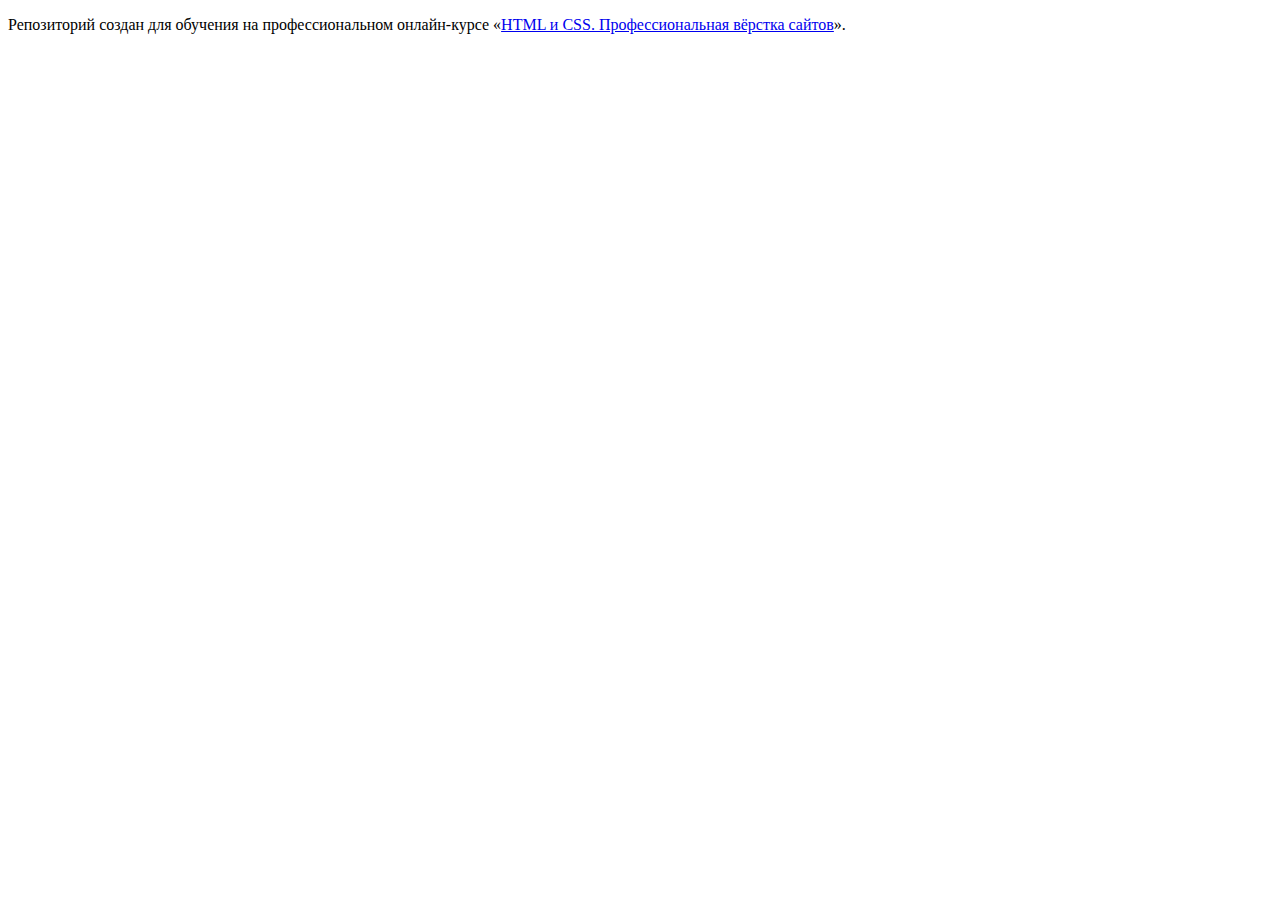
==== index.html @ 72696e44 ":hatching_chick:" ====
<!DOCTYPE html>
<html lang="ru">
  <head>
    <meta charset="utf-8">
    <title>HTML Academy: Девайс</title>
  </head>
  <body>

    <p>Репозиторий создан для обучения на профессиональном онлайн‑курсе «<a href="https://htmlacademy.ru/intensive/htmlcss">HTML и CSS. Профессиональная вёрстка сайтов</a>».</p>

  </body>
</html>
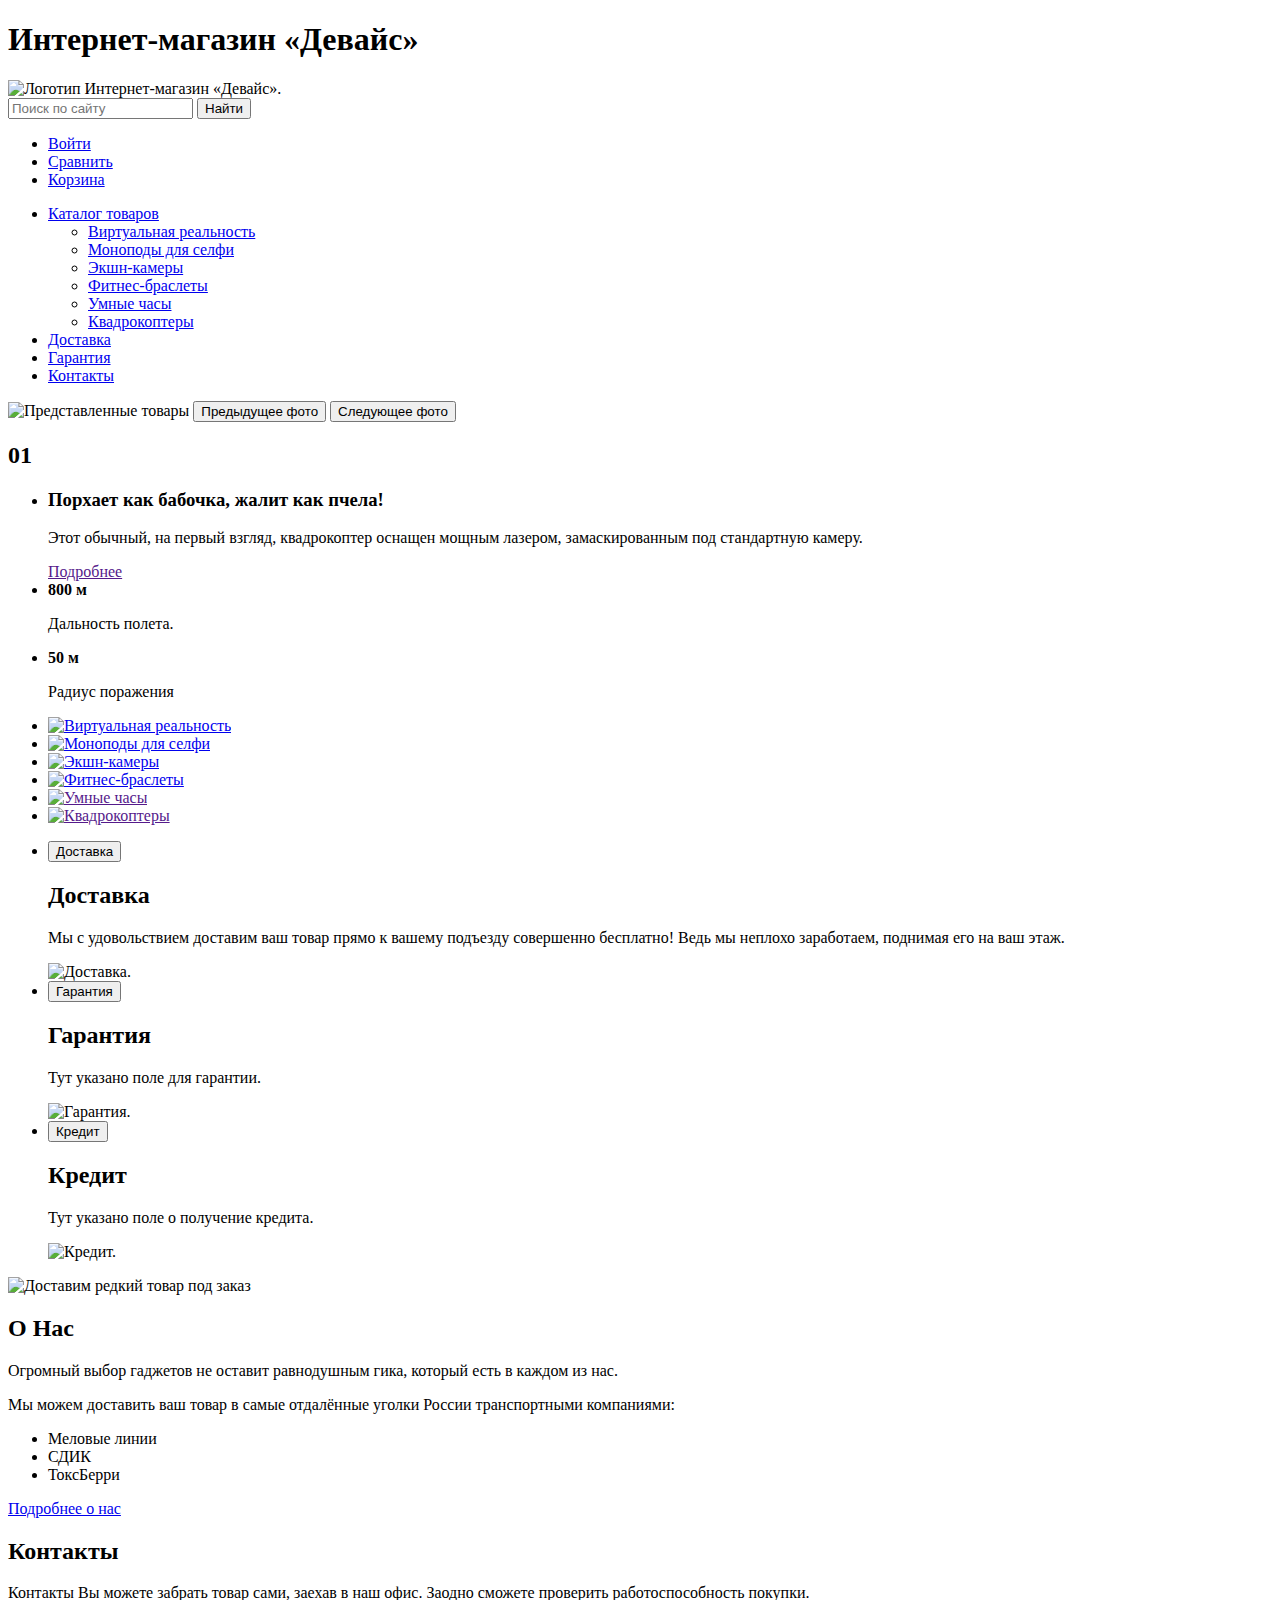
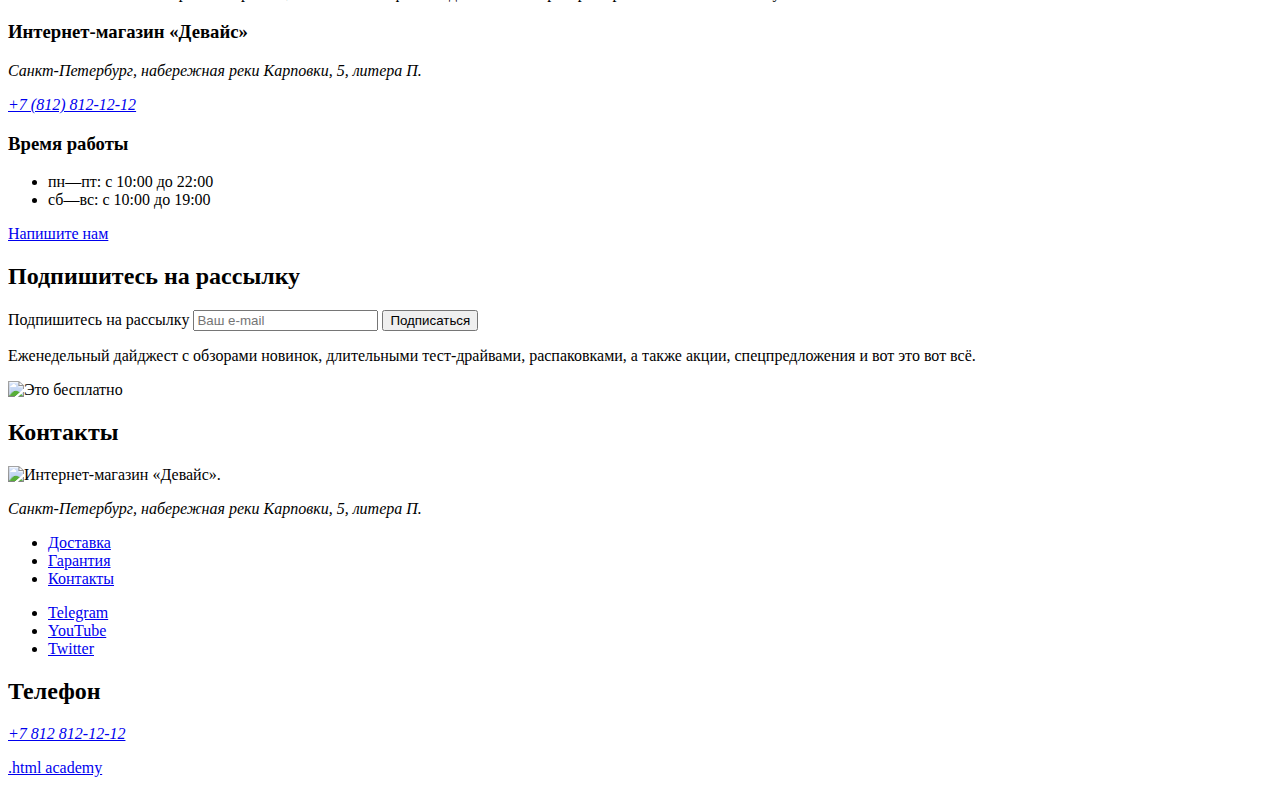
==== commit 464e75f2: "Add project "divece"" ====
--- a/index.html
+++ b/index.html
@@ -1,12 +1,256 @@
 <!DOCTYPE html>
 <html lang="ru">
-  <head>
-    <meta charset="utf-8">
-    <title>HTML Academy: Девайс</title>
-  </head>
-  <body>
 
-    <p>Репозиторий создан для обучения на профессиональном онлайн‑курсе «<a href="https://htmlacademy.ru/intensive/htmlcss">HTML и CSS. Профессиональная вёрстка сайтов</a>».</p>
+	<head>
+		<meta charset="utf-8">
+		<title>Интернет-магазин «Девайс»</title>
+	</head>
 
-  </body>
+	<body>
+		<header class="page-header">
+			<h1 class="visually-hidden">Интернет-магазин «Девайс»</h1>
+			<img class="logo" src="#" alt="Логотип Интернет-магазин «Девайс».">
+			<nav class="navigation">
+				<form class="navigation-search">
+					<input type="text" placeholder="Поиск по сайту">
+					<button type="submit">Найти</button>
+				</form>
+				<ul class="navigation-list">
+					<li class="navigation-item">
+						<a class="navigation-link" href="authorization.html">Войти</a>
+					</li>
+					<li class="navigation-item">
+						<a class="navigation-link" href="compare.html">Сравнить</a>
+					</li>
+					<li class="navigation-item">
+						<a class="navigation-link" href="basket.html">Корзина</a>
+					</li>
+				</ul>
+				<ul class="navigation-list navigation-device">
+					<li class="navigation-item">
+						<a class="navigation-link-top" href="#">
+							Каталог товаров
+						</a>
+						<ul class="submenu">
+							<li><a href="#">Виртуальная реальность</a></li>
+							<li><a href="#">Моноподы для cелфи</a></li>
+							<li><a href="#">Экшн-камеры</a></li>
+							<li><a href="#">Фитнес-браслеты
+							<li><a href="#">Умные часы</a></li></a>
+					</li>
+					<li><a href="#">Квадрокоптеры</a></li>
+				</ul>
+				</li>
+				<li class="navigation-item">
+					<a class="navigation-link" href="#">
+						Доставка
+					</a>
+				</li>
+				<li class="navigation-item">
+					<a class="navigation-link" href="#">Гарантия
+					</a>
+				</li>
+				<li class="navigation-item">
+					<a class="navigation-link" href="#">Контакты
+					</a>
+				</li>
+				</ul>
+			</nav>
+		</header>
+		<main>
+			<section class="gallery">
+        <img class="slider-image" src="#" alt="Представленные товары" >
+        <button class="slider-button slider-prev" type="button">
+          <span class="visually-hidden">Предыдущее фото</span>
+        </button>
+        <button class="slider-button slider-next" type="button">
+          <span class="visually-hidden">Следующее фото</span>
+        </button>
+      </section>
+      <section class="discription">
+        <h2 class="discription-numbers">01</h2>
+        <ul class="discription-list">
+          <li class="discription-item">
+            <h3 class="discription-title">Порхает как бабочка,
+            жалит как пчела!</h3>
+            <p class="discription-device">Этот обычный, на первый взгляд, квадрокоптер оснащен мощным лазером, замаскированным под стандартную камеру.</p>
+          </li>
+          <a class="discription-device-button" href="">Подробнее</a>
+          <li class="discription-item">
+            <b class="discription-characteristics">800 м</b>
+            <p class="discription-device">Дальность полета.</p>
+          </li>
+          <li class="discription-item">
+            <b class="discription-characteristics">50 м</b>
+            <p class="discription-device">Радиус поражения</p>
+          </li>
+        </ul>
+      </section>
+      <nav class="navigation-device-menu">
+        <ul class="navigation-device-menu-list">
+          <li class="navigation-device-menu-item">
+            <a class="navigation-device-menu-link" href="#">
+              <img src="#" alt="Виртуальная реальность">
+            </a>
+          </li>
+          <li class="navigation-device-menu-item">
+            <a class="navigation-device-menu-link" href="#">
+              <img src="#" alt="Моноподы для селфи">
+            </a>
+          </li>
+          <li class="navigation-device-menu-item">
+            <a class="navigation-device-menu-link" href="#">
+              <img src="#" alt="Экшн-камеры">
+            </a>
+          </li>
+          <li class="navigation-device-menu-item">
+            <a class="navigation-device-menu-link" href="#">
+              <span class="visually-hidden">
+                <img src="#" alt="Фитнес-браслеты">
+              </span>
+            </a>
+          </li>
+          <li class="navigation-item">
+            <a class="navigation-link" href="">
+              <img src="#" alt="Умные часы">
+            </a>
+          </li>
+          <li class="navigation-item">
+            <a class="navigation-link" href="">
+              <img src="#" alt="Квадрокоптеры">
+            </a>
+          </li>
+        </ul>
+      </nav>
+      <section class="delivery">
+        <ul class="delivery-list">
+          <li class="delivery-item">
+            <button class="delivery-button" type="button">
+              Доставка
+            </button>
+            <h2 class="delivery-title">Доставка</h2>
+            <p class="delivery-description">Мы с удовольствием доставим ваш товар прямо
+              к вашему подъезду совершенно бесплатно! Ведь
+              мы неплохо заработаем, поднимая его на ваш этаж.</p>
+              <img class="delivery-image" src="#" alt="Доставка.">
+          </li>
+          <li class="delivery-item">
+            <button class="guarantee-button" type="button">
+              Гарантия
+            </button>
+            <h2 class="guarantee-title">Гарантия</h2>
+            <p class="guarantee-description">Тут указано поле для гарантии.</p>
+            <img class="guarantee-image" src="#" alt="Гарантия.">
+          </li>
+          <li class="delivery-item">
+            <button class="credit-button" type="button">
+              Кредит
+            </button>
+            <h2 class="credit-title">Кредит</h2>
+            <p class="credit-description">Тут указано поле о получение кредита.</p>
+            <img class="credit-image" src="#" alt="Кредит.">
+          </li>
+        </ul>
+      </section>
+      <section class="delivery-rare-item">
+        <img class="delivery-image-rare" src="" alt="Доставим редкий товар под заказ" >
+      </section>
+      <section class="about">
+        <h2 class="about-title">О Нас</h2>
+        <p class="about-discription">Огромный выбор гаджетов не оставит равнодушным гика,
+           который есть в каждом из нас.</p>
+        <p class="about-discription">Мы можем доставить ваш товар в самые отдалённые
+          уголки России транспортными компаниями:</p>
+          <ul class="about-list">
+            <li class="about-item"><span class="about-list-company">Меловые линии</span></li>
+              <li class="about-item"><span class="about-list-company">СДИК</span></li>
+                <li class="about-item"><span class="about-list-company">ТоксБерри</span></li>
+          </ul>
+          <a class="more-about-us" href="#">Подробнее о нас</a>
+      </section>
+      <section class="contacts">
+        <h2 class="contacts-title">Контакты</h2>
+        <p class="contacts-discription">Контакты
+          Вы можете забрать товар сами, заехав в наш офис.
+          Заодно сможете проверить работоспособность покупки.
+        </p>
+        <h3 class="contacts-title-device">Интернет-магазин «Девайс»</h3>
+        <address class="contacts-address">
+          <p class="contacts-address-text">Санкт-Петербург, набережная реки Карповки, 5, литера П.</p>
+          <a class="contacts-phone" href="tel:+7 (812) 812-12-12">+7 (812) 812-12-12</a>
+        </address>
+        <h3 class="contacts-time-work">Время работы</h3>
+        <ul class="contacts-schedule">
+          <li class="contacts-schedule-item">пн—пт: с 10:00 до 22:00</li>
+          <li class="contacts-schedule-item">сб—вс: с 10:00 до 19:00</li>
+        </ul>
+        <a class="more-about-us" href="#">Напишите нам</a>
+      </section>
+      <section class="subscription">
+        <h2 class="subscription-title">Подпишитесь на рассылку</h2>
+        <form class="subscription-form" action="https://echo.htmlacademy.ru/" method="post">
+          <p class="subscription-form-email">
+            <label class="form-label" for="subscription-email"><span class="visually-hidden">Подпишитесь на рассылку</span></label>
+            <input type="text" id="subscription-email" name="subscription-email" placeholder="Ваш e-mail">
+            <button class="button" type="submit">Подписаться</button>
+          </p>
+        </form>
+        <p class="subscription-discription">Еженедельный дайджест с обзорами новинок,
+          длительными тест-драйвами, распаковками, а также акции, спецпредложения и вот это вот всё.</p>
+          <img src="#" alt="Это бесплатно">
+      </section>
+		</main>
+		<footer class="page-footer">
+      <section class="footer-contacts">
+        <h2 class="visually-hidden">Контакты</h2>
+        <img class="footer-contacts-logo" src="" alt="Интернет-магазин «Девайс».">
+        <address class="footer-contacts-address">
+          <p class="about-text">Санкт-Петербург, набережная реки Карповки, 5, литера П.</p>
+        </address>
+      </section>
+      <section class="footer-delivery">
+        <ul class="footer-delivery-list">
+          <li class="footer-delivery-item">
+            <a class="footer-delivery-link" href="#">
+              Доставка
+            </a>
+          </li>
+          <li class="footer-delivery-item">
+            <a class="footer-delivery-link" href="#">
+              Гарантия
+            </a>
+          </li>
+          <li class="footer-delivery-item">
+            <a class="footer-delivery-link" href="#">
+              Контакты
+            </a>
+          </li>
+        </ul>
+        <ul class="footer-social-list">
+          <li class="footer-social-item">
+            <a class="button" href="https://t.me/htmlacademy">
+              <span class="visually-hidden">Telegram</span>
+            </a>
+          </li>
+          <li class="footer-social-item">
+            <a class="button" href="https://www.youtube.com/user/htmlacademyru">
+              <span class="visually-hidden">YouTube</span>
+            </a>
+          </li>
+          <li class="footer-social-item">
+            <a class="button" href="https://twitter.com/htmlacademy_ru">
+              <span class="visually-hidden">Twitter</span>
+            </a>
+          </li>
+        </ul>
+      </section>
+      <section class="footer-contacts">
+        <h2 class="visually-hidden">Телефон</h2>
+        <address class="footer-contacts-phone">
+        <a class="footer-contacts-address-phone" href="tel:+78128121212">+7 812 812-12-12</a>
+        </address>
+        <p class="about-academy-link"><a class="htmlacademy-link" href="https://htmlacademy.ru/">.html academy</a></p>
+      </section>
+    </footer>
+	</body>
 </html>
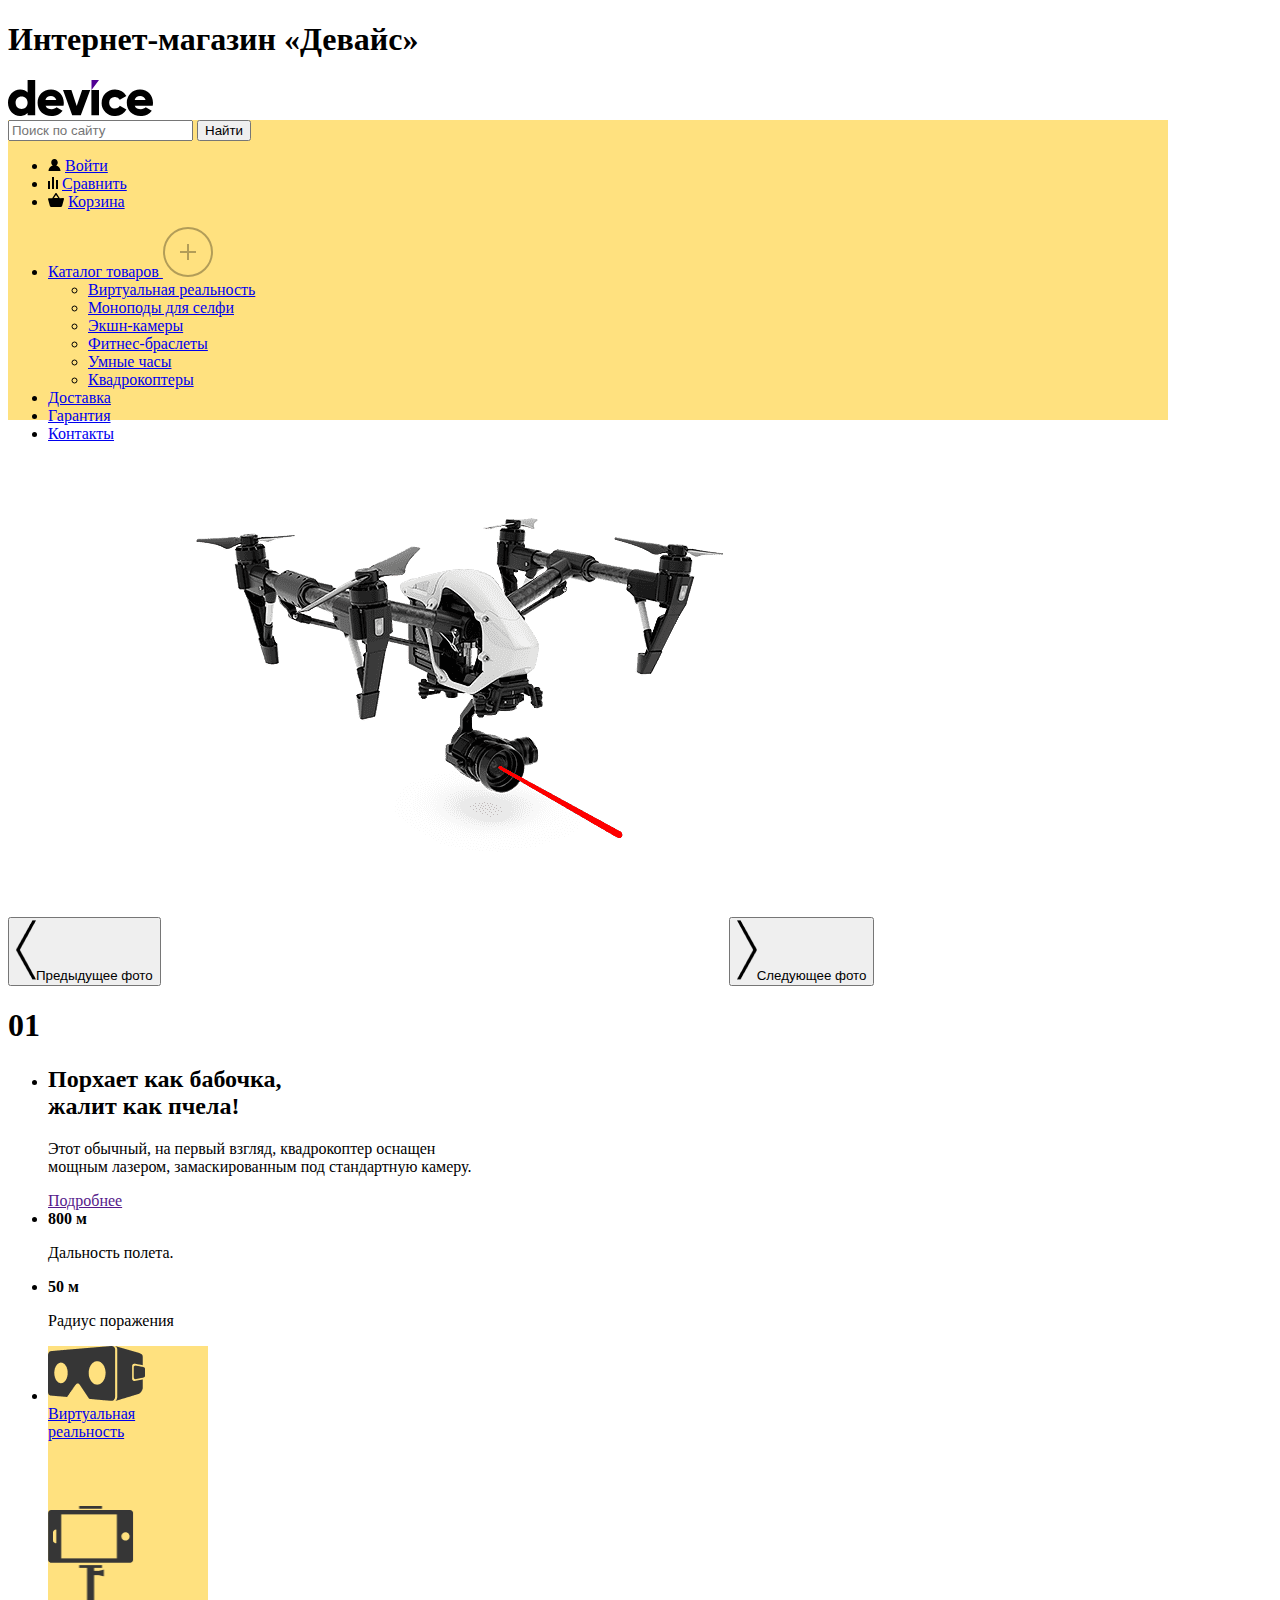
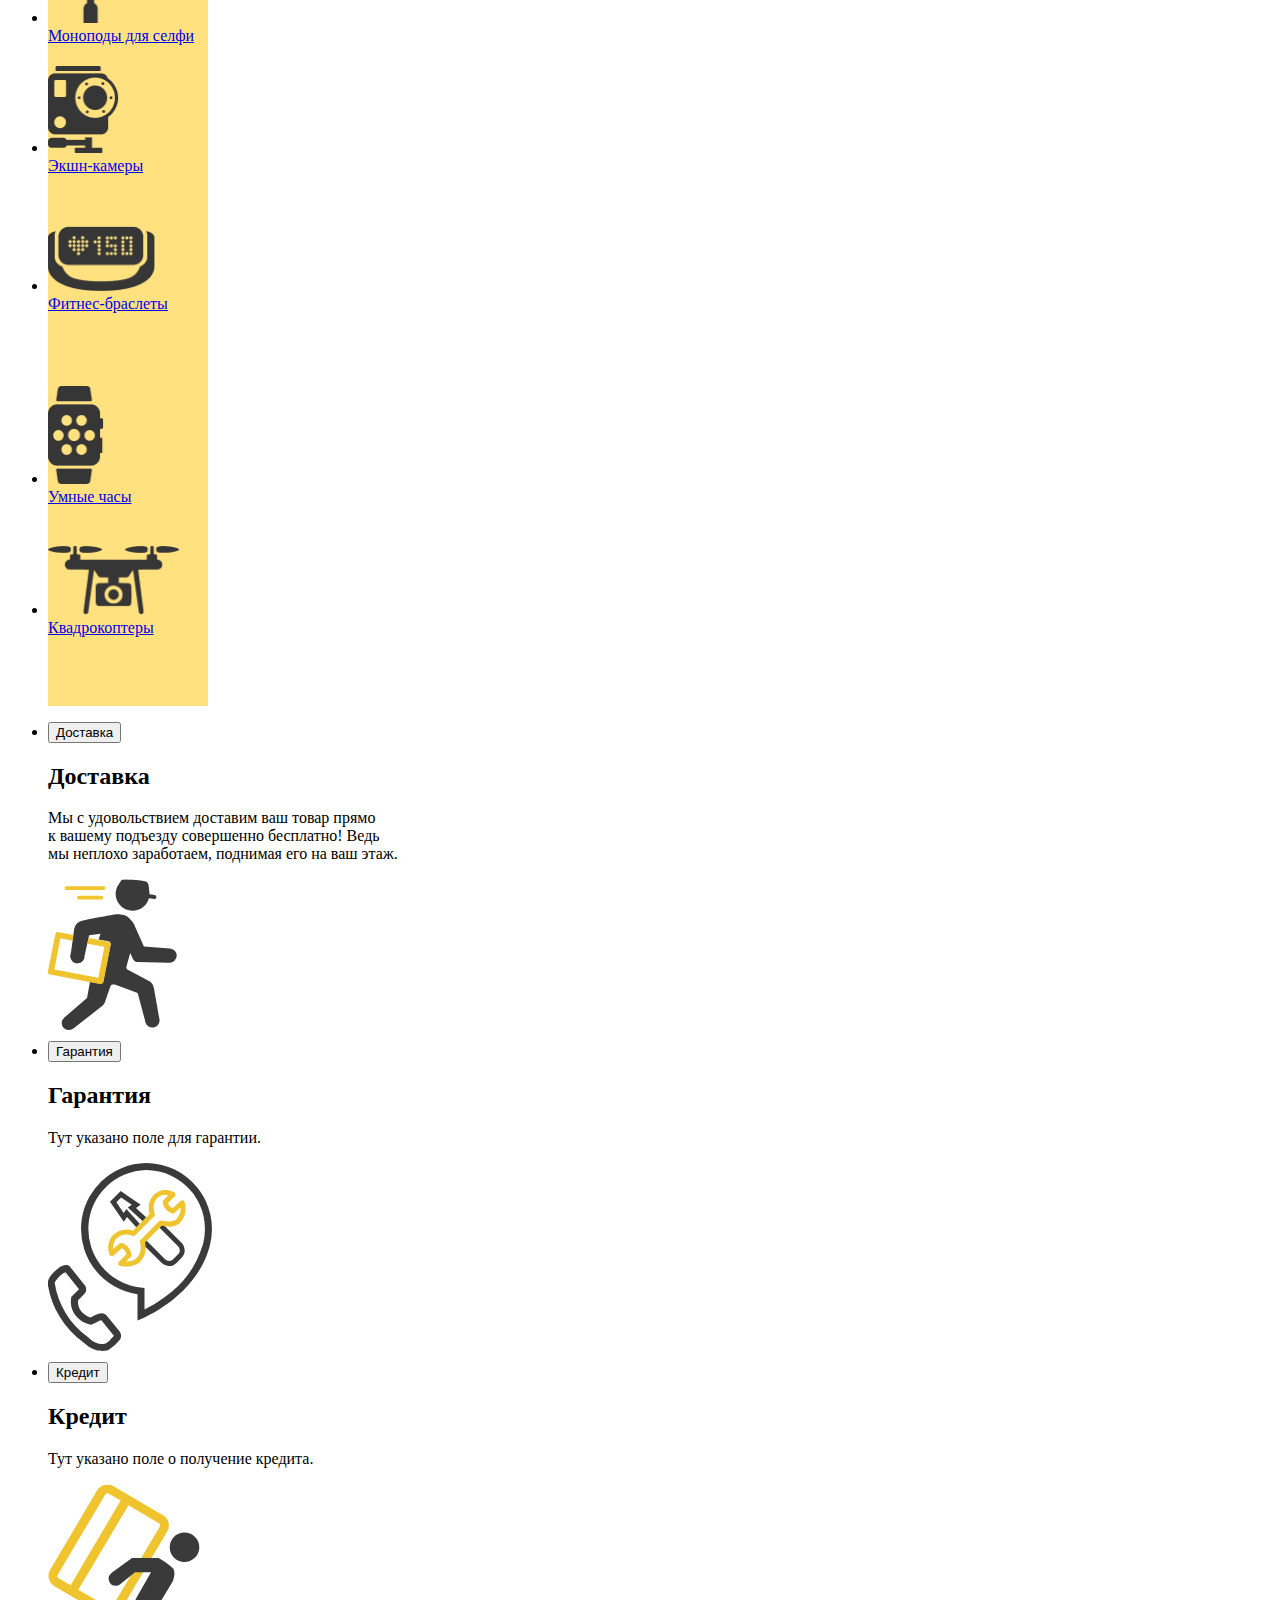
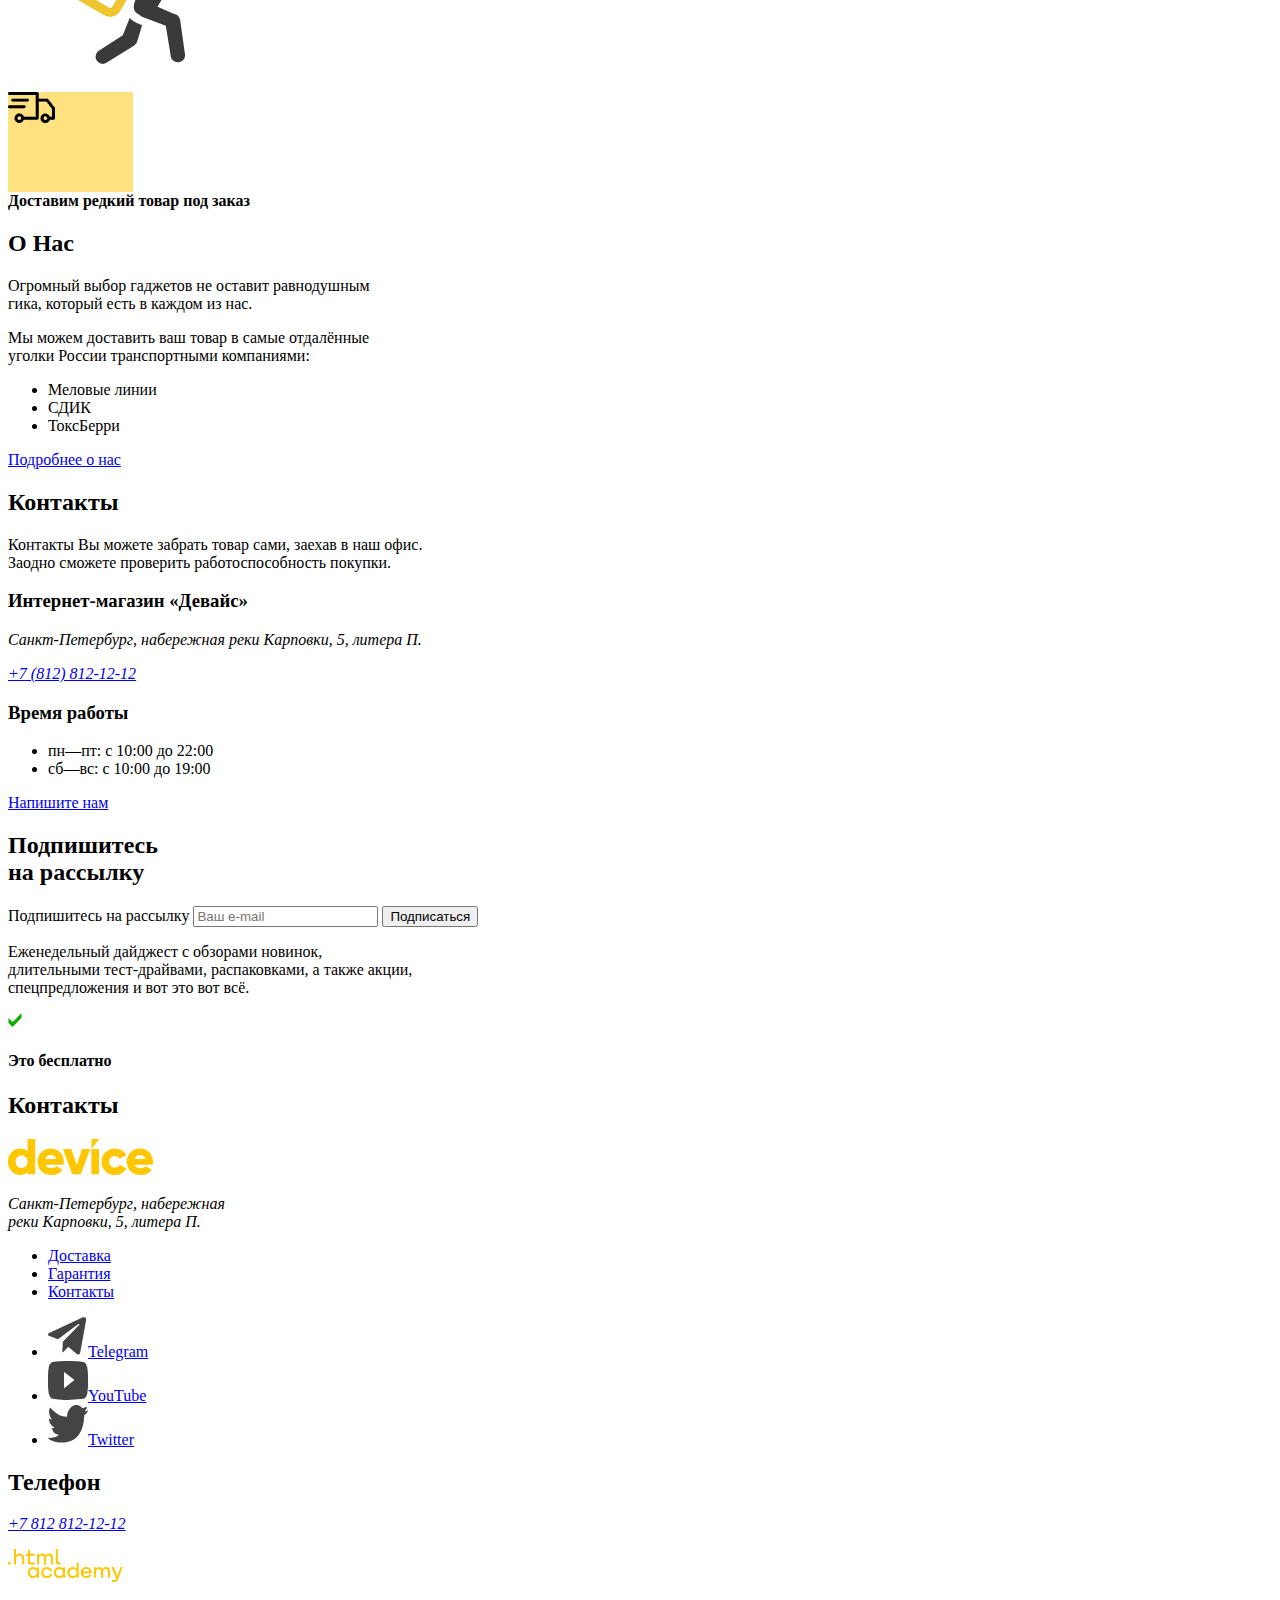
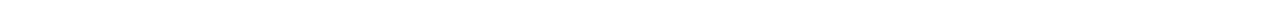
==== commit 80e185e6: "Added an image to the project" ====
--- a/index.html
+++ b/index.html
@@ -1,79 +1,96 @@
 <!DOCTYPE html>
 <html lang="ru">
 
-	<head>
-		<meta charset="utf-8">
-		<title>Интернет-магазин «Девайс»</title>
-	</head>
+  <head>
+    <meta charset="utf-8">
+    <link rel="icon" href="/images/favicon/favicon.svg" type="images/favicon">
+    <title>Интернет-магазин «Девайс»</title>
+  </head>
 
-	<body>
-		<header class="page-header">
-			<h1 class="visually-hidden">Интернет-магазин «Девайс»</h1>
-			<img class="logo" src="#" alt="Логотип Интернет-магазин «Девайс».">
-			<nav class="navigation">
-				<form class="navigation-search">
-					<input type="text" placeholder="Поиск по сайту">
-					<button type="submit">Найти</button>
-				</form>
-				<ul class="navigation-list">
-					<li class="navigation-item">
-						<a class="navigation-link" href="authorization.html">Войти</a>
-					</li>
-					<li class="navigation-item">
-						<a class="navigation-link" href="compare.html">Сравнить</a>
-					</li>
-					<li class="navigation-item">
-						<a class="navigation-link" href="basket.html">Корзина</a>
-					</li>
-				</ul>
-				<ul class="navigation-list navigation-device">
-					<li class="navigation-item">
-						<a class="navigation-link-top" href="#">
-							Каталог товаров
-						</a>
-						<ul class="submenu">
-							<li><a href="#">Виртуальная реальность</a></li>
-							<li><a href="#">Моноподы для cелфи</a></li>
-							<li><a href="#">Экшн-камеры</a></li>
-							<li><a href="#">Фитнес-браслеты
-							<li><a href="#">Умные часы</a></li></a>
-					</li>
-					<li><a href="#">Квадрокоптеры</a></li>
-				</ul>
-				</li>
-				<li class="navigation-item">
-					<a class="navigation-link" href="#">
-						Доставка
-					</a>
-				</li>
-				<li class="navigation-item">
-					<a class="navigation-link" href="#">Гарантия
-					</a>
-				</li>
-				<li class="navigation-item">
-					<a class="navigation-link" href="#">Контакты
-					</a>
-				</li>
-				</ul>
-			</nav>
-		</header>
-		<main>
-			<section class="gallery">
-        <img class="slider-image" src="#" alt="Представленные товары" >
+  <body>
+    <header class="page-header">
+      <h1 class="visually-hidden">Интернет-магазин «Девайс»</h1>
+      <img class="logo" src="/images/logo/logo-main.svg" width="145" height="36" alt="Логотип Интернет-магазин «Девайс».">
+      <div id="rectangle" style="width:1160px; height:300px; background-color: #ffe17f">
+      <nav class="navigation">
+        <form class="navigation-search">
+          <input type="text" placeholder="Поиск по сайту">
+          <button type="submit">Найти</button>
+        </form>
+        <ul class="navigation-list">
+          <li class="navigation-item">
+            <img class="icons-header" src="/images/icons/user.svg" width="13" height="12" alt="Войти на сайт">
+            <a class="navigation-link" href="authorization.html">Войти</a>
+          </li>
+          <li class="navigation-item">
+            <img class="icons-header" src="/images/icons/comparison.svg" width="10" height="12" alt="Сравнение товара">
+            <a class="navigation-link" href="compare.html">Сравнить</a>
+          </li>
+          <li class="navigation-item">
+            <img class="icons-header" src="/images/icons/card.svg" width="16" height="14" alt="Корзина заказов">
+            <a class="navigation-link" href="basket.html">Корзина</a>
+          </li>
+        </ul>
+        <ul class="navigation-list navigation-device">
+          <li class="navigation-item">
+            <a class="navigation-link-top" href="#">
+              Каталог товаров
+            </a><img class="circle" src="/images/icons/circle.svg" width="50" height="50" alt="Всплывающее меню">
+            <ul class="submenu">
+              <li>
+                <a href="#">Виртуальная реальность</a>
+              </li>
+              <li>
+                <a href="#">Моноподы для cелфи</a>
+              </li>
+              <li>
+                <a href="#">Экшн-камеры</a>
+              </li>
+              <li>
+                <a href="#">Фитнес-браслеты</a>
+              <li>
+                <a href="#">Умные часы</a>
+              </li>
+              <li>
+                <a href="#">Квадрокоптеры</a>
+              </li>
+            </ul>
+          </li>
+        <li class="navigation-item">
+          <a class="navigation-link" href="#">
+            Доставка
+          </a>
+        </li>
+        <li class="navigation-item">
+          <a class="navigation-link" href="#">Гарантия
+          </a>
+        </li>
+        <li class="navigation-item">
+          <a class="navigation-link" href="#">Контакты
+          </a>
+        </li>
+        </ul>
+      </nav>
+    </div>
+    </header>
+    <main>
+      <div class="gallery">
         <button class="slider-button slider-prev" type="button">
-          <span class="visually-hidden">Предыдущее фото</span>
+          <img class="arrow" src="/images/icons/Left.png" width="20" height="60" alt="Предыдущее фото"><span class="visually-hidden">Предыдущее фото</span>
         </button>
+        <img class="slider-image" src="/images/catalog/catalog-1.png" width="560" height="560" alt="Представленные товары">
         <button class="slider-button slider-next" type="button">
-          <span class="visually-hidden">Следующее фото</span>
+          <img class="arrow" src="/images/icons/right.png" width="20" height="60" alt="Следующее фото"><span class="visually-hidden">Следующее фото</span>
         </button>
-      </section>
-      <section class="discription">
-        <h2 class="discription-numbers">01</h2>
+      </div>
+      <div class="discription">
+        <h1 class="discription-numbers">01</h1>
         <ul class="discription-list">
           <li class="discription-item">
-            <h3 class="discription-title">Порхает как бабочка,
-            жалит как пчела!</h3>
-            <p class="discription-device">Этот обычный, на первый взгляд, квадрокоптер оснащен мощным лазером, замаскированным под стандартную камеру.</p>
+            <h2 class="discription-title">Порхает как бабочка,<br>
+              жалит как пчела!</h2>
+            <p class="discription-device">Этот обычный, на первый взгляд, квадрокоптер оснащен<br> мощным лазером,
+              замаскированным под стандартную камеру.</p>
           </li>
           <a class="discription-device-button" href="">Подробнее</a>
           <li class="discription-item">
@@ -85,54 +102,64 @@
             <p class="discription-device">Радиус поражения</p>
           </li>
         </ul>
-      </section>
+      </div>
       <nav class="navigation-device-menu">
         <ul class="navigation-device-menu-list">
-          <li class="navigation-device-menu-item">
-            <a class="navigation-device-menu-link" href="#">
-              <img src="#" alt="Виртуальная реальность">
-            </a>
-          </li>
-          <li class="navigation-device-menu-item">
-            <a class="navigation-device-menu-link" href="#">
-              <img src="#" alt="Моноподы для селфи">
-            </a>
-          </li>
-          <li class="navigation-device-menu-item">
-            <a class="navigation-device-menu-link" href="#">
-              <img src="#" alt="Экшн-камеры">
-            </a>
-          </li>
-          <li class="navigation-device-menu-item">
-            <a class="navigation-device-menu-link" href="#">
-              <span class="visually-hidden">
-                <img src="#" alt="Фитнес-браслеты">
-              </span>
-            </a>
-          </li>
-          <li class="navigation-item">
-            <a class="navigation-link" href="">
-              <img src="#" alt="Умные часы">
-            </a>
-          </li>
-          <li class="navigation-item">
-            <a class="navigation-link" href="">
-              <img src="#" alt="Квадрокоптеры">
-            </a>
-          </li>
+          <div id="square" style="width:160px; height:160px; background-color: #ffe17f">
+          <li class="navigation-device-menu-item">
+            <a class="navigation-device-menu-link" href="#">
+              <img class="logo-menu" src="/images/icon-menu/icon-1.png" width="96.95" height="54.99" alt="Виртуальная реальность"><br>Виртуальная реальность
+            </a>
+          </li>
+        </div>
+        <div id="square" style="width:160px; height:160px; background-color: #ffe17f">
+          <li class="navigation-device-menu-item">
+            <a class="navigation-device-menu-link" href="#">
+              <img class="logo-menu" src="/images/icon-menu/icon-2.png" width="85.87" height="117" alt="Моноподы для селфи"><br>Моноподы для селфи
+            </a>
+          </li>
+        </div>
+        <div id="square" style="width:160px; height:160px; background-color: #ffe17f">
+          <li class="navigation-device-menu-item">
+            <a class="navigation-device-menu-link" href="#">
+              <img class="logo-menu" src="/images/icon-menu/icon-3.png" width="71.02" height="87" alt="Экшн-камеры"><br>Экшн-камеры
+            </a>
+          </li>
+        </div>
+        <div id="square" style="width:160px; height:160px; background-color: #ffe17f">
+          <li class="navigation-device-menu-item">
+            <a class="navigation-device-menu-link" href="#">
+                <img class="logo-menu" src="/images/icon-menu/icon-4.png" width="107.31" height="64.99" alt="Фитнес-браслеты"><br>Фитнес-браслеты
+            </a>
+          </li>
+        </div>
+        <div id="square" style="width:160px; height:160px; background-color: #ffe17f">
+          <li class="navigation-item">
+            <a class="navigation-link" href="#">
+              <img class="logo-menu" src="/images/icon-menu/icon-5.png" width="56.01" height="97.98" alt="Умные часы"><br>Умные часы
+            </a>
+          </li>
+        </div>
+        <div id="square" style="width:160px; height:160px; background-color: #ffe17f">
+          <li class="navigation-item">
+            <a class="navigation-link" href="#">
+              <img class="logo-menu" src="/images/icon-menu/icon-6.png" width="132.03" height="69.01" alt="Квадрокоптеры"><br>Квадрокоптеры
+            </a>
+          </li>
+        </div>
         </ul>
       </nav>
-      <section class="delivery">
+      <div class="delivery">
         <ul class="delivery-list">
           <li class="delivery-item">
             <button class="delivery-button" type="button">
               Доставка
             </button>
             <h2 class="delivery-title">Доставка</h2>
-            <p class="delivery-description">Мы с удовольствием доставим ваш товар прямо
-              к вашему подъезду совершенно бесплатно! Ведь
+            <p class="delivery-description">Мы с удовольствием доставим ваш товар прямо<br>
+              к вашему подъезду совершенно бесплатно! Ведь<br>
               мы неплохо заработаем, поднимая его на ваш этаж.</p>
-              <img class="delivery-image" src="#" alt="Доставка.">
+            <img class="delivery-image" src="/images/logo/postman.svg" width="132.3" height="157.8" alt="Доставка.">
           </li>
           <li class="delivery-item">
             <button class="guarantee-button" type="button">
@@ -140,7 +167,7 @@
             </button>
             <h2 class="guarantee-title">Гарантия</h2>
             <p class="guarantee-description">Тут указано поле для гарантии.</p>
-            <img class="guarantee-image" src="#" alt="Гарантия.">
+            <img class="guarantee-image" src="/images/logo/guarantee.svg" width="171" height="195" alt="Гарантия.">
           </li>
           <li class="delivery-item">
             <button class="credit-button" type="button">
@@ -148,36 +175,39 @@
             </button>
             <h2 class="credit-title">Кредит</h2>
             <p class="credit-description">Тут указано поле о получение кредита.</p>
-            <img class="credit-image" src="#" alt="Кредит.">
-          </li>
-        </ul>
-      </section>
-      <section class="delivery-rare-item">
-        <img class="delivery-image-rare" src="" alt="Доставим редкий товар под заказ" >
-      </section>
+            <img class="credit-image" src="/images/logo/credit.svg" width="156" height="188" alt="Кредит.">
+          </li>
+        </ul>
+      </div>
+      <div class="delivery-rare-item">
+        <div id="square" style="width:125px; height:100px; background-color: #ffe17f">
+        <img class="delivery-image-rare" src="/images/icons/dostavka.png" width="47" height="31.1" alt="Доставим редкий товар под заказ">
+        </div>
+        <b class="delivery-title">Доставим редкий товар под заказ</b>
+      </div>
       <section class="about">
         <h2 class="about-title">О Нас</h2>
-        <p class="about-discription">Огромный выбор гаджетов не оставит равнодушным гика,
-           который есть в каждом из нас.</p>
-        <p class="about-discription">Мы можем доставить ваш товар в самые отдалённые
+        <p class="about-discription">Огромный выбор гаджетов не оставит равнодушным<br> гика,
+          который есть в каждом из нас.</p>
+        <p class="about-discription">Мы можем доставить ваш товар в самые отдалённые<br>
           уголки России транспортными компаниями:</p>
-          <ul class="about-list">
-            <li class="about-item"><span class="about-list-company">Меловые линии</span></li>
-              <li class="about-item"><span class="about-list-company">СДИК</span></li>
-                <li class="about-item"><span class="about-list-company">ТоксБерри</span></li>
-          </ul>
-          <a class="more-about-us" href="#">Подробнее о нас</a>
+        <ul class="about-list">
+          <li class="about-item"><span class="about-list-company">Меловые линии</span></li>
+          <li class="about-item"><span class="about-list-company">СДИК</span></li>
+          <li class="about-item"><span class="about-list-company">ТоксБерри</span></li>
+        </ul>
+        <a class="more-about-us" href="#">Подробнее о нас</a>
       </section>
       <section class="contacts">
         <h2 class="contacts-title">Контакты</h2>
         <p class="contacts-discription">Контакты
-          Вы можете забрать товар сами, заехав в наш офис.
+          Вы можете забрать товар сами, заехав в наш офис.<br>
           Заодно сможете проверить работоспособность покупки.
         </p>
         <h3 class="contacts-title-device">Интернет-магазин «Девайс»</h3>
         <address class="contacts-address">
           <p class="contacts-address-text">Санкт-Петербург, набережная реки Карповки, 5, литера П.</p>
-          <a class="contacts-phone" href="tel:+7 (812) 812-12-12">+7 (812) 812-12-12</a>
+          <a class="contacts-phone" href="tel:+78128121212">+7 (812) 812-12-12</a>
         </address>
         <h3 class="contacts-time-work">Время работы</h3>
         <ul class="contacts-schedule">
@@ -187,28 +217,30 @@
         <a class="more-about-us" href="#">Напишите нам</a>
       </section>
       <section class="subscription">
-        <h2 class="subscription-title">Подпишитесь на рассылку</h2>
+        <h2 class="subscription-title">Подпишитесь<br> на рассылку</h2>
         <form class="subscription-form" action="https://echo.htmlacademy.ru/" method="post">
           <p class="subscription-form-email">
-            <label class="form-label" for="subscription-email"><span class="visually-hidden">Подпишитесь на рассылку</span></label>
+            <label class="form-label" for="subscription-email"><span class="visually-hidden">Подпишитесь на
+                рассылку</span></label>
             <input type="text" id="subscription-email" name="subscription-email" placeholder="Ваш e-mail">
             <button class="button" type="submit">Подписаться</button>
           </p>
         </form>
-        <p class="subscription-discription">Еженедельный дайджест с обзорами новинок,
-          длительными тест-драйвами, распаковками, а также акции, спецпредложения и вот это вот всё.</p>
-          <img src="#" alt="Это бесплатно">
-      </section>
-		</main>
-		<footer class="page-footer">
-      <section class="footer-contacts">
+        <p class="subscription-discription">Еженедельный дайджест с обзорами новинок,<br>
+          длительными тест-драйвами, распаковками, а также акции,<br> спецпредложения и вот это вот всё.</p>
+        <img class="subscription-vector" src="/images/icons/vector.svg" width="14" height="14" alt="Это бесплатно">
+        <h4 class="subscription-vector-title">Это бесплатно</h4>
+      </section>
+    </main>
+    <footer class="page-footer">
+      <div class="footer-contacts">
         <h2 class="visually-hidden">Контакты</h2>
-        <img class="footer-contacts-logo" src="" alt="Интернет-магазин «Девайс».">
+        <img class="footer-contacts-logo" src="/images/logo/logo-footer.svg" width="145" height="36" alt="Интернет-магазин «Девайс».">
         <address class="footer-contacts-address">
-          <p class="about-text">Санкт-Петербург, набережная реки Карповки, 5, литера П.</p>
+          <p class="about-text">Санкт-Петербург, набережная<br> реки Карповки, 5, литера П.</p>
         </address>
-      </section>
-      <section class="footer-delivery">
+      </div>
+       <div class="footer-delivery">
         <ul class="footer-delivery-list">
           <li class="footer-delivery-item">
             <a class="footer-delivery-link" href="#">
@@ -229,28 +261,28 @@
         <ul class="footer-social-list">
           <li class="footer-social-item">
             <a class="button" href="https://t.me/htmlacademy">
-              <span class="visually-hidden">Telegram</span>
+              <img class="social-icons" src="/images/social/telegram.svg" width="40" height="40" alt="Telegram"><span class="visually-hidden">Telegram</span>
             </a>
           </li>
           <li class="footer-social-item">
             <a class="button" href="https://www.youtube.com/user/htmlacademyru">
-              <span class="visually-hidden">YouTube</span>
+              <img class="social-icons" src="/images/social/youtube.svg" width="40" height="40" alt="YouTube"><span class="visually-hidden">YouTube</span>
             </a>
           </li>
           <li class="footer-social-item">
             <a class="button" href="https://twitter.com/htmlacademy_ru">
-              <span class="visually-hidden">Twitter</span>
-            </a>
-          </li>
-        </ul>
-      </section>
+              <img class="social-icons" src="/images/social/twitter.svg" width="40" height="40" alt="Twitter"><span class="visually-hidden">Twitter</span>
+            </a>
+          </li>
+        </ul>
+       </div>
       <section class="footer-contacts">
         <h2 class="visually-hidden">Телефон</h2>
         <address class="footer-contacts-phone">
-        <a class="footer-contacts-address-phone" href="tel:+78128121212">+7 812 812-12-12</a>
+          <a class="footer-contacts-address-phone" href="tel:+78128121212">+7 812 812-12-12</a>
         </address>
-        <p class="about-academy-link"><a class="htmlacademy-link" href="https://htmlacademy.ru/">.html academy</a></p>
+        <p class="about-academy-link"><a class="htmlacademy-link" href="https://htmlacademy.ru/"><img class="htmlacademy-icon" src="/images/logo/html.svg" width="114.9" height="32.9" alt="Переход на сайт HTML Academy"></a></p>
       </section>
     </footer>
-	</body>
+  </body>
 </html>
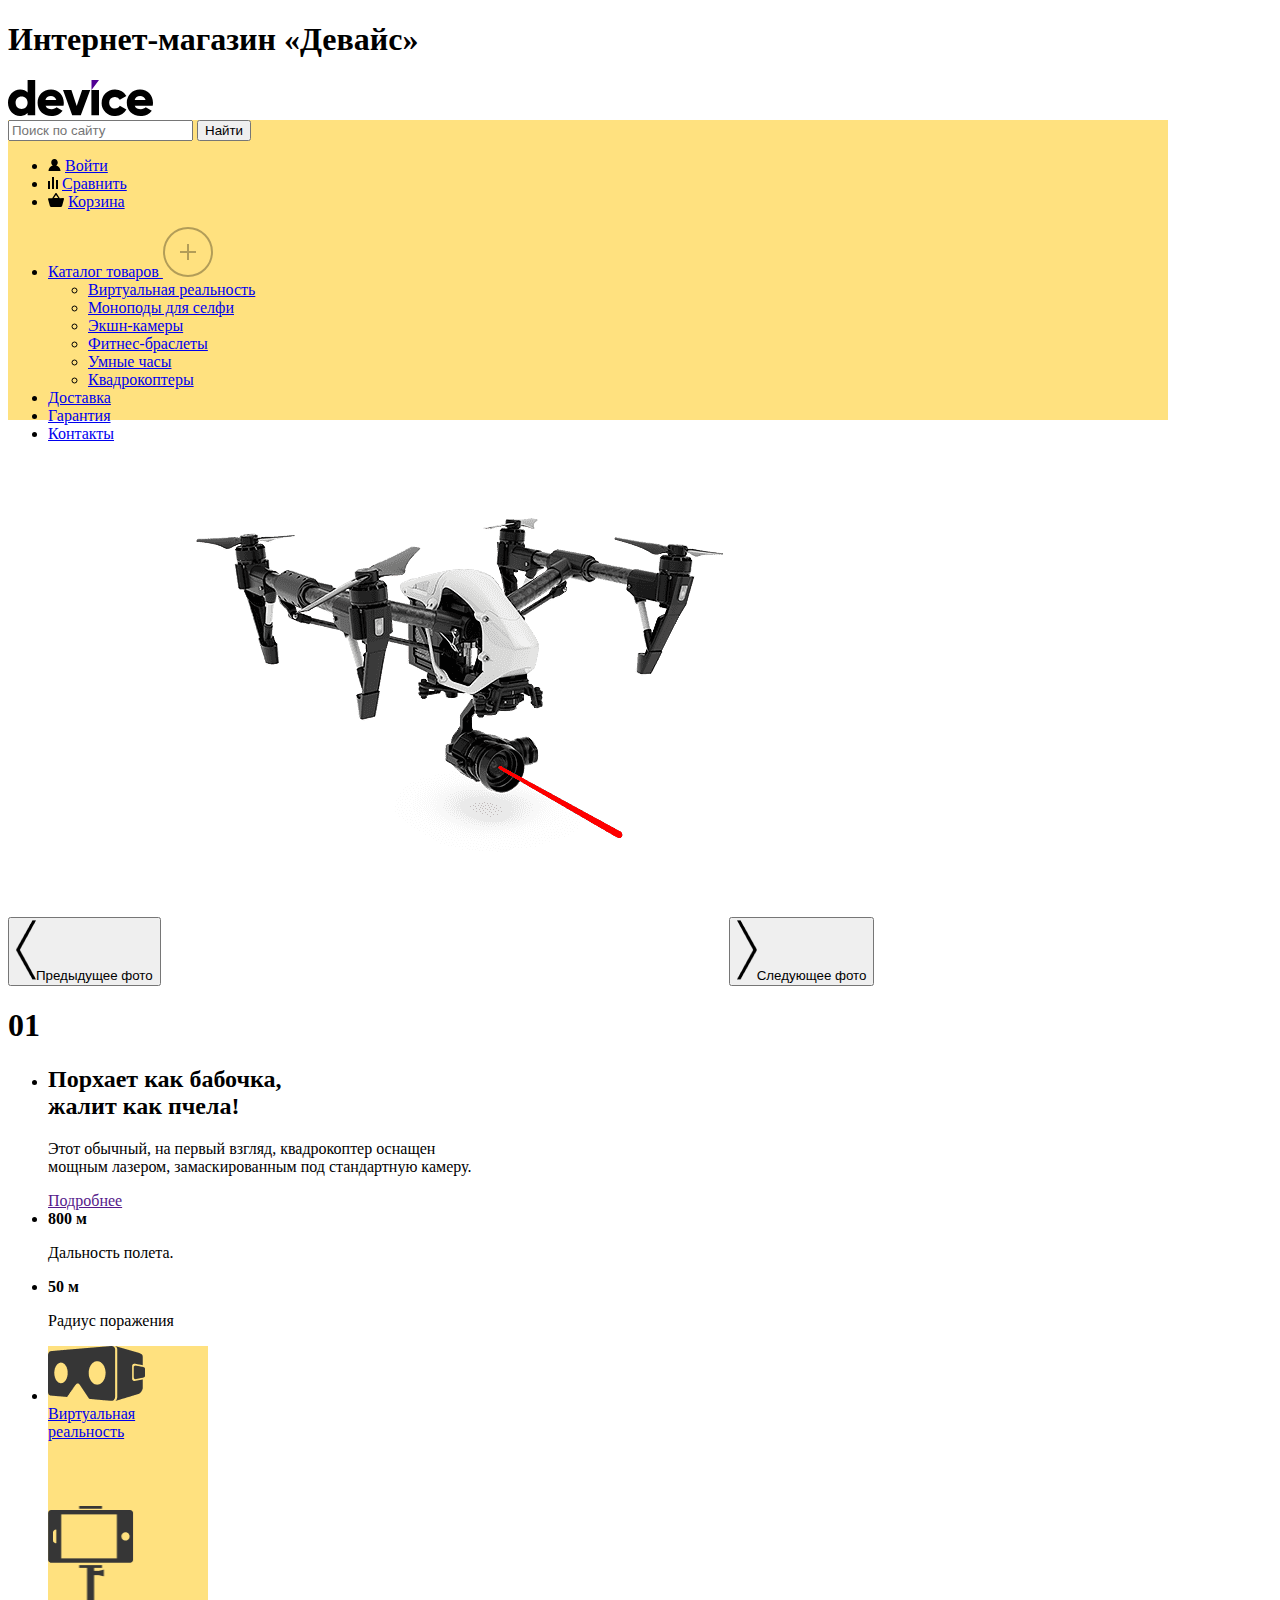
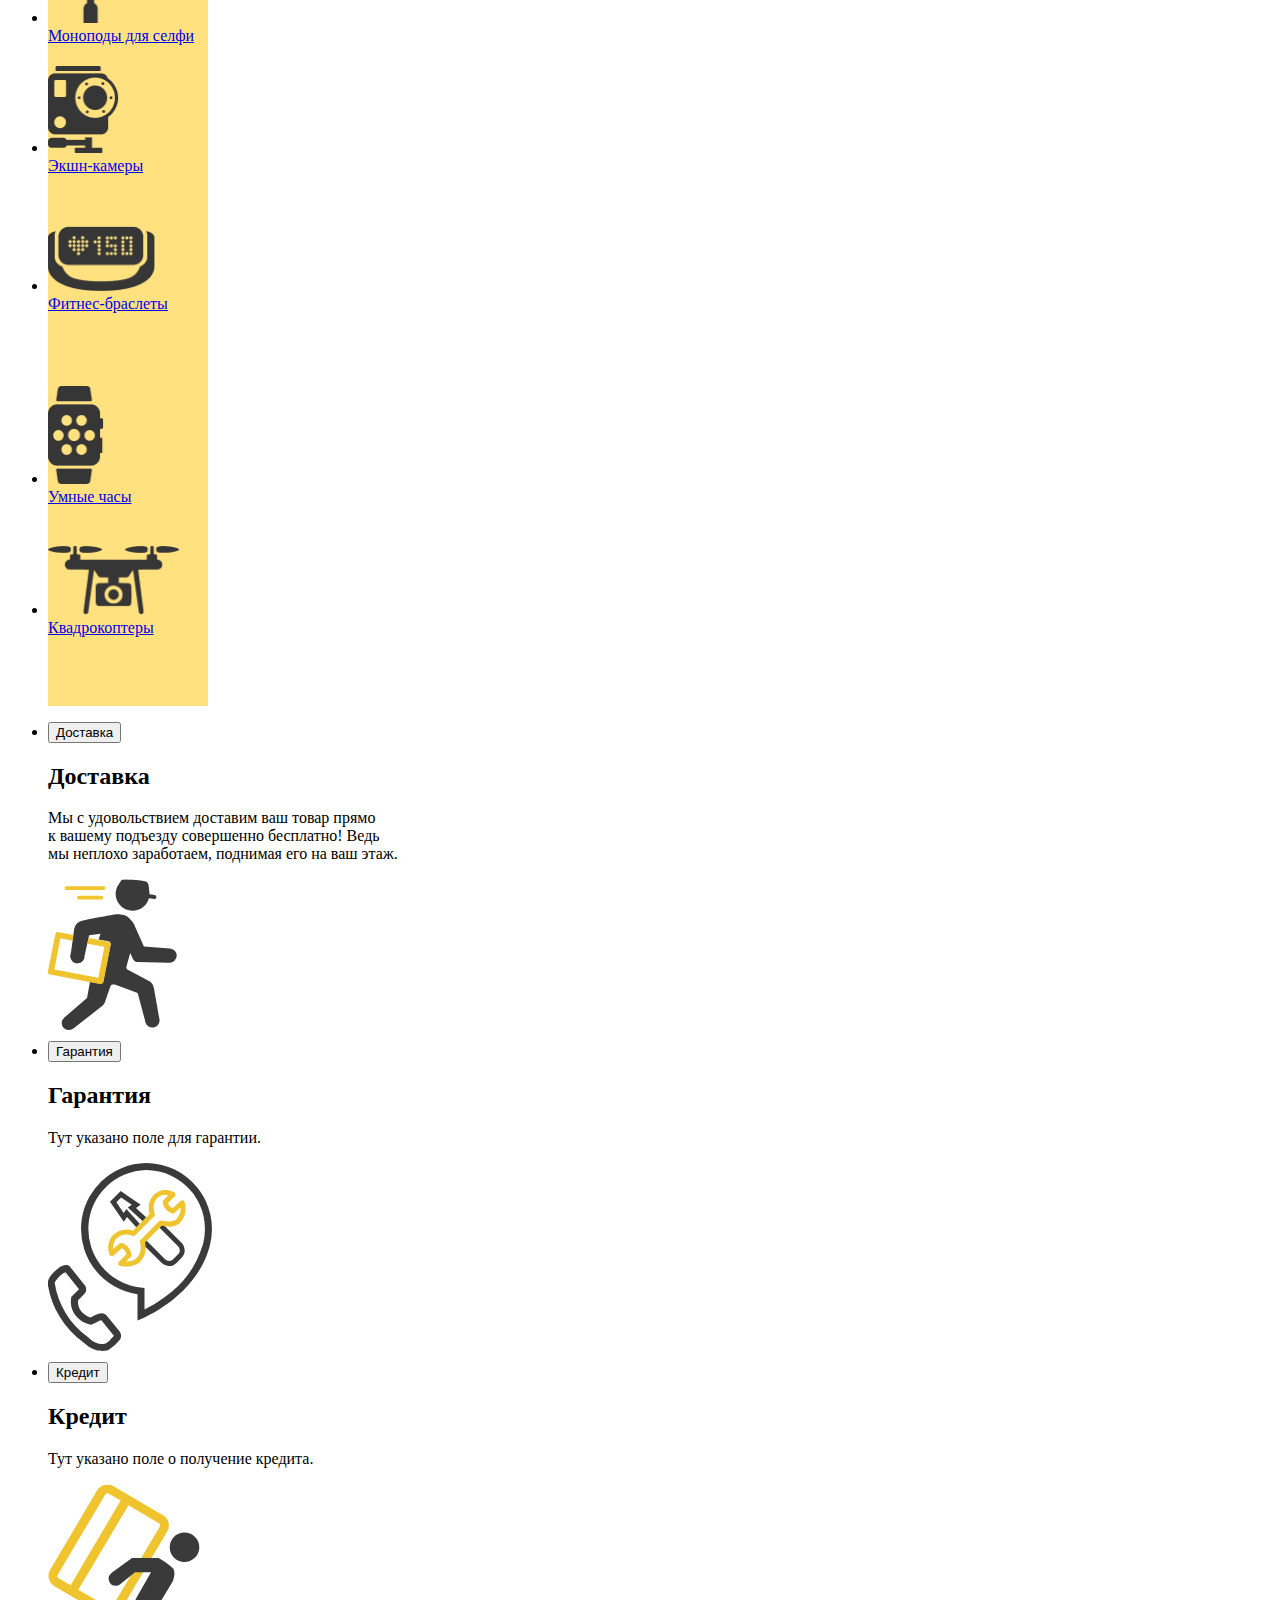
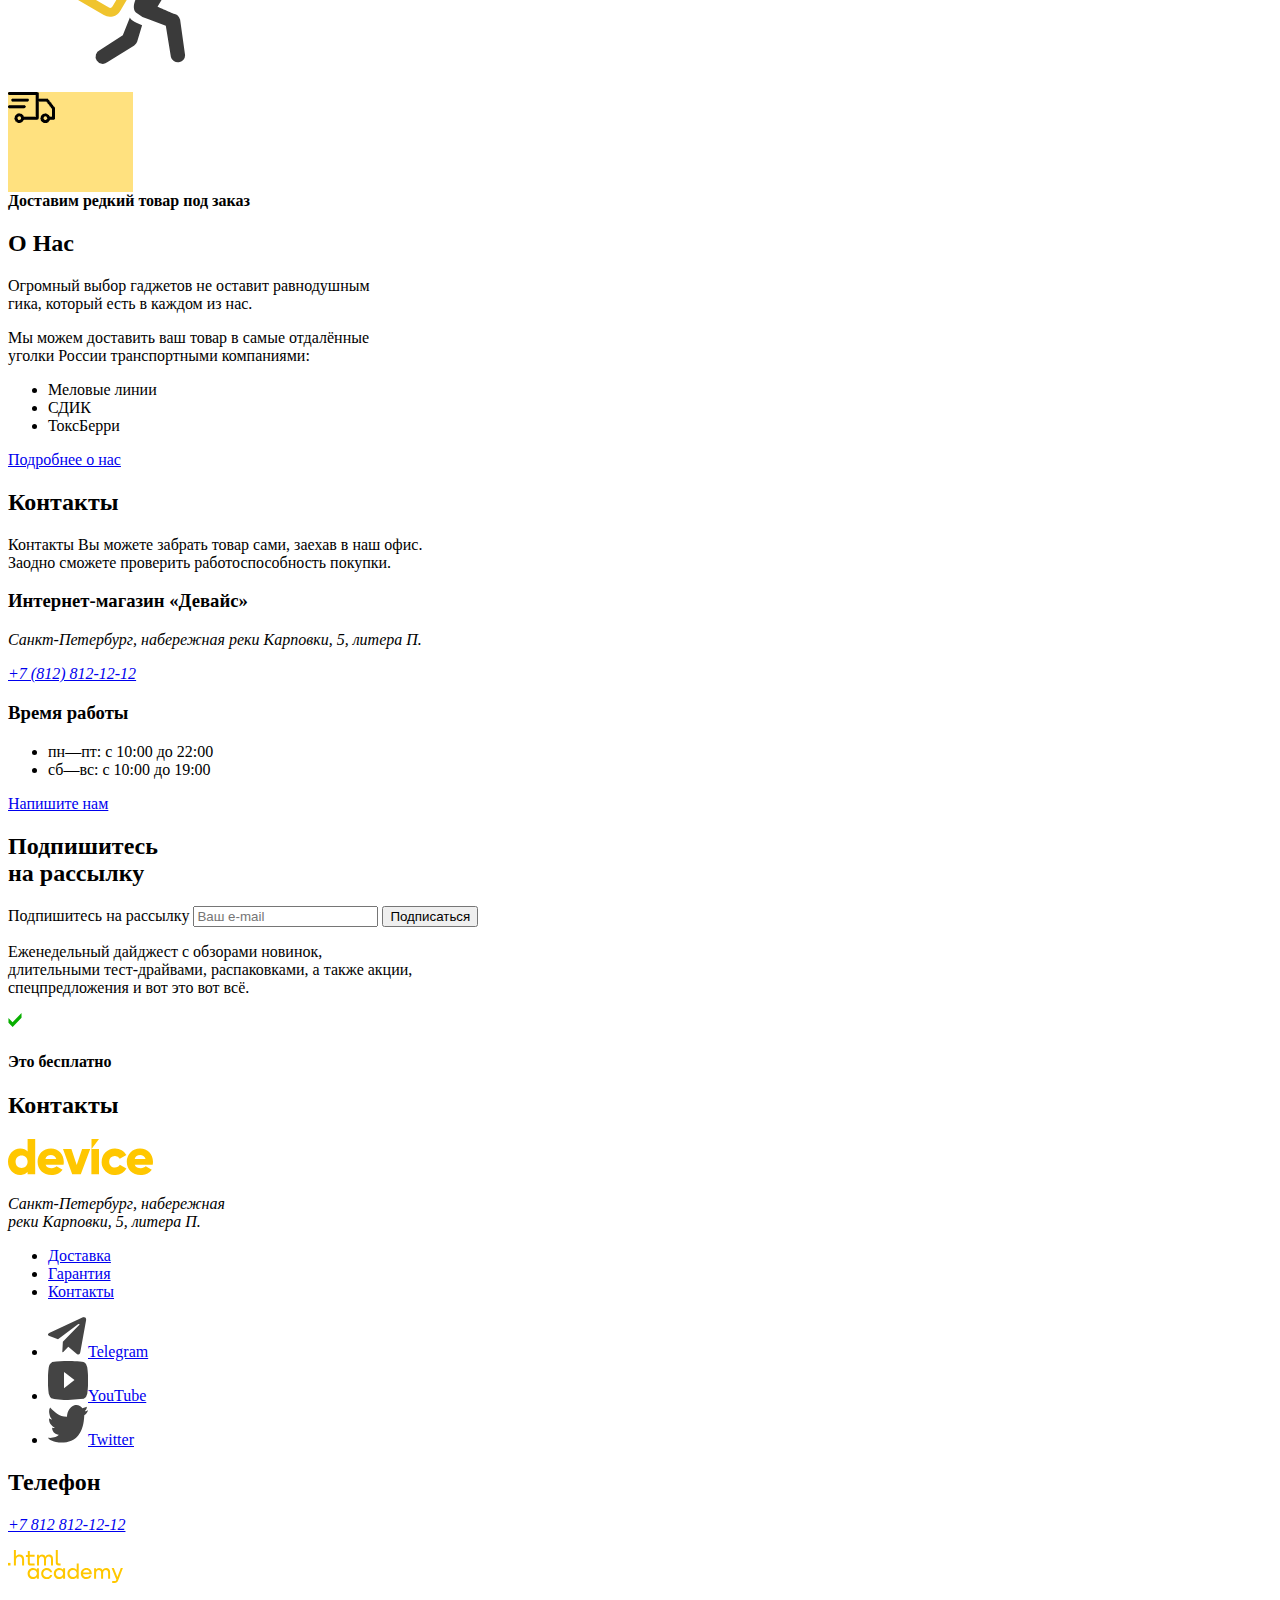
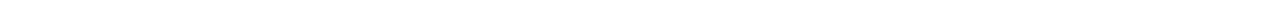
==== commit 18976f8c: "project re-upload" ====
--- a/index.html
+++ b/index.html
@@ -3,7 +3,9 @@
 
   <head>
     <meta charset="utf-8">
-    <link rel="icon" href="/images/favicon/favicon.svg" type="images/favicon">
+    <link rel="icon" href="favicon.ico">
+    <link rel="icon" type="image/png" href="/images/favicon.png">
+    <link rel="stylesheet" href="styles/style.css">
     <title>Интернет-магазин «Девайс»</title>
   </head>
 
@@ -11,7 +13,7 @@
     <header class="page-header">
       <h1 class="visually-hidden">Интернет-магазин «Девайс»</h1>
       <img class="logo" src="/images/logo/logo-main.svg" width="145" height="36" alt="Логотип Интернет-магазин «Девайс».">
-      <div id="rectangle" style="width:1160px; height:300px; background-color: #ffe17f">
+      <div id="rectangle">
       <nav class="navigation">
         <form class="navigation-search">
           <input type="text" placeholder="Поиск по сайту">
@@ -108,42 +110,42 @@
           <div id="square" style="width:160px; height:160px; background-color: #ffe17f">
           <li class="navigation-device-menu-item">
             <a class="navigation-device-menu-link" href="#">
-              <img class="logo-menu" src="/images/icon-menu/icon-1.png" width="96.95" height="54.99" alt="Виртуальная реальность"><br>Виртуальная реальность
-            </a>
-          </li>
-        </div>
-        <div id="square" style="width:160px; height:160px; background-color: #ffe17f">
-          <li class="navigation-device-menu-item">
-            <a class="navigation-device-menu-link" href="#">
-              <img class="logo-menu" src="/images/icon-menu/icon-2.png" width="85.87" height="117" alt="Моноподы для селфи"><br>Моноподы для селфи
-            </a>
-          </li>
-        </div>
-        <div id="square" style="width:160px; height:160px; background-color: #ffe17f">
-          <li class="navigation-device-menu-item">
-            <a class="navigation-device-menu-link" href="#">
-              <img class="logo-menu" src="/images/icon-menu/icon-3.png" width="71.02" height="87" alt="Экшн-камеры"><br>Экшн-камеры
-            </a>
-          </li>
-        </div>
-        <div id="square" style="width:160px; height:160px; background-color: #ffe17f">
-          <li class="navigation-device-menu-item">
-            <a class="navigation-device-menu-link" href="#">
-                <img class="logo-menu" src="/images/icon-menu/icon-4.png" width="107.31" height="64.99" alt="Фитнес-браслеты"><br>Фитнес-браслеты
+              <img class="logo-menu" src="/images/icon-menu/icon-1.png" width="97" height="55" alt="Виртуальная реальность"><br>Виртуальная реальность
+            </a>
+          </li>
+        </div>
+        <div id="square" style="width:160px; height:160px; background-color: #ffe17f">
+          <li class="navigation-device-menu-item">
+            <a class="navigation-device-menu-link" href="#">
+              <img class="logo-menu" src="/images/icon-menu/icon-2.png" width="86" height="117" alt="Моноподы для селфи"><br>Моноподы для селфи
+            </a>
+          </li>
+        </div>
+        <div id="square" style="width:160px; height:160px; background-color: #ffe17f">
+          <li class="navigation-device-menu-item">
+            <a class="navigation-device-menu-link" href="#">
+              <img class="logo-menu" src="/images/icon-menu/icon-3.png" width="71" height="87" alt="Экшн-камеры"><br>Экшн-камеры
+            </a>
+          </li>
+        </div>
+        <div id="square" style="width:160px; height:160px; background-color: #ffe17f">
+          <li class="navigation-device-menu-item">
+            <a class="navigation-device-menu-link" href="#">
+                <img class="logo-menu" src="/images/icon-menu/icon-4.png" width="107" height="65" alt="Фитнес-браслеты"><br>Фитнес-браслеты
             </a>
           </li>
         </div>
         <div id="square" style="width:160px; height:160px; background-color: #ffe17f">
           <li class="navigation-item">
             <a class="navigation-link" href="#">
-              <img class="logo-menu" src="/images/icon-menu/icon-5.png" width="56.01" height="97.98" alt="Умные часы"><br>Умные часы
+              <img class="logo-menu" src="/images/icon-menu/icon-5.png" width="56" height="98" alt="Умные часы"><br>Умные часы
             </a>
           </li>
         </div>
         <div id="square" style="width:160px; height:160px; background-color: #ffe17f">
           <li class="navigation-item">
             <a class="navigation-link" href="#">
-              <img class="logo-menu" src="/images/icon-menu/icon-6.png" width="132.03" height="69.01" alt="Квадрокоптеры"><br>Квадрокоптеры
+              <img class="logo-menu" src="/images/icon-menu/icon-6.png" width="132" height="69" alt="Квадрокоптеры"><br>Квадрокоптеры
             </a>
           </li>
         </div>
@@ -159,7 +161,7 @@
             <p class="delivery-description">Мы с удовольствием доставим ваш товар прямо<br>
               к вашему подъезду совершенно бесплатно! Ведь<br>
               мы неплохо заработаем, поднимая его на ваш этаж.</p>
-            <img class="delivery-image" src="/images/logo/postman.svg" width="132.3" height="157.8" alt="Доставка.">
+            <img class="delivery-image" src="/images/logo/postman.svg" width="132" height="158" alt="Доставка.">
           </li>
           <li class="delivery-item">
             <button class="guarantee-button" type="button">
@@ -180,8 +182,8 @@
         </ul>
       </div>
       <div class="delivery-rare-item">
-        <div id="square" style="width:125px; height:100px; background-color: #ffe17f">
-        <img class="delivery-image-rare" src="/images/icons/dostavka.png" width="47" height="31.1" alt="Доставим редкий товар под заказ">
+        <div id="square">
+        <img class="delivery-image-rare" src="/images/icons/dostavka.png" width="47" height="31" alt="Доставим редкий товар под заказ">
         </div>
         <b class="delivery-title">Доставим редкий товар под заказ</b>
       </div>
@@ -281,7 +283,8 @@
         <address class="footer-contacts-phone">
           <a class="footer-contacts-address-phone" href="tel:+78128121212">+7 812 812-12-12</a>
         </address>
-        <p class="about-academy-link"><a class="htmlacademy-link" href="https://htmlacademy.ru/"><img class="htmlacademy-icon" src="/images/logo/html.svg" width="114.9" height="32.9" alt="Переход на сайт HTML Academy"></a></p>
+        <p class="about-academy-link"><a class="htmlacademy-link" href="https://htmlacademy.ru/"><img class="htmlacademy-icon" src="/images/logo/html.svg" width="115" height="33
+          " alt="Переход на сайт HTML Academy"></a></p>
       </section>
     </footer>
   </body>
--- a/styles/style.css
+++ b/styles/style.css
@@ -0,0 +1,11 @@
+#rectangle {
+  width: 1160px;
+  height: 300px;
+  background-color: #ffe17f;
+}
+
+#square {
+  width: 125px;
+  height: 100px;
+  background-color: #ffe17f;
+}
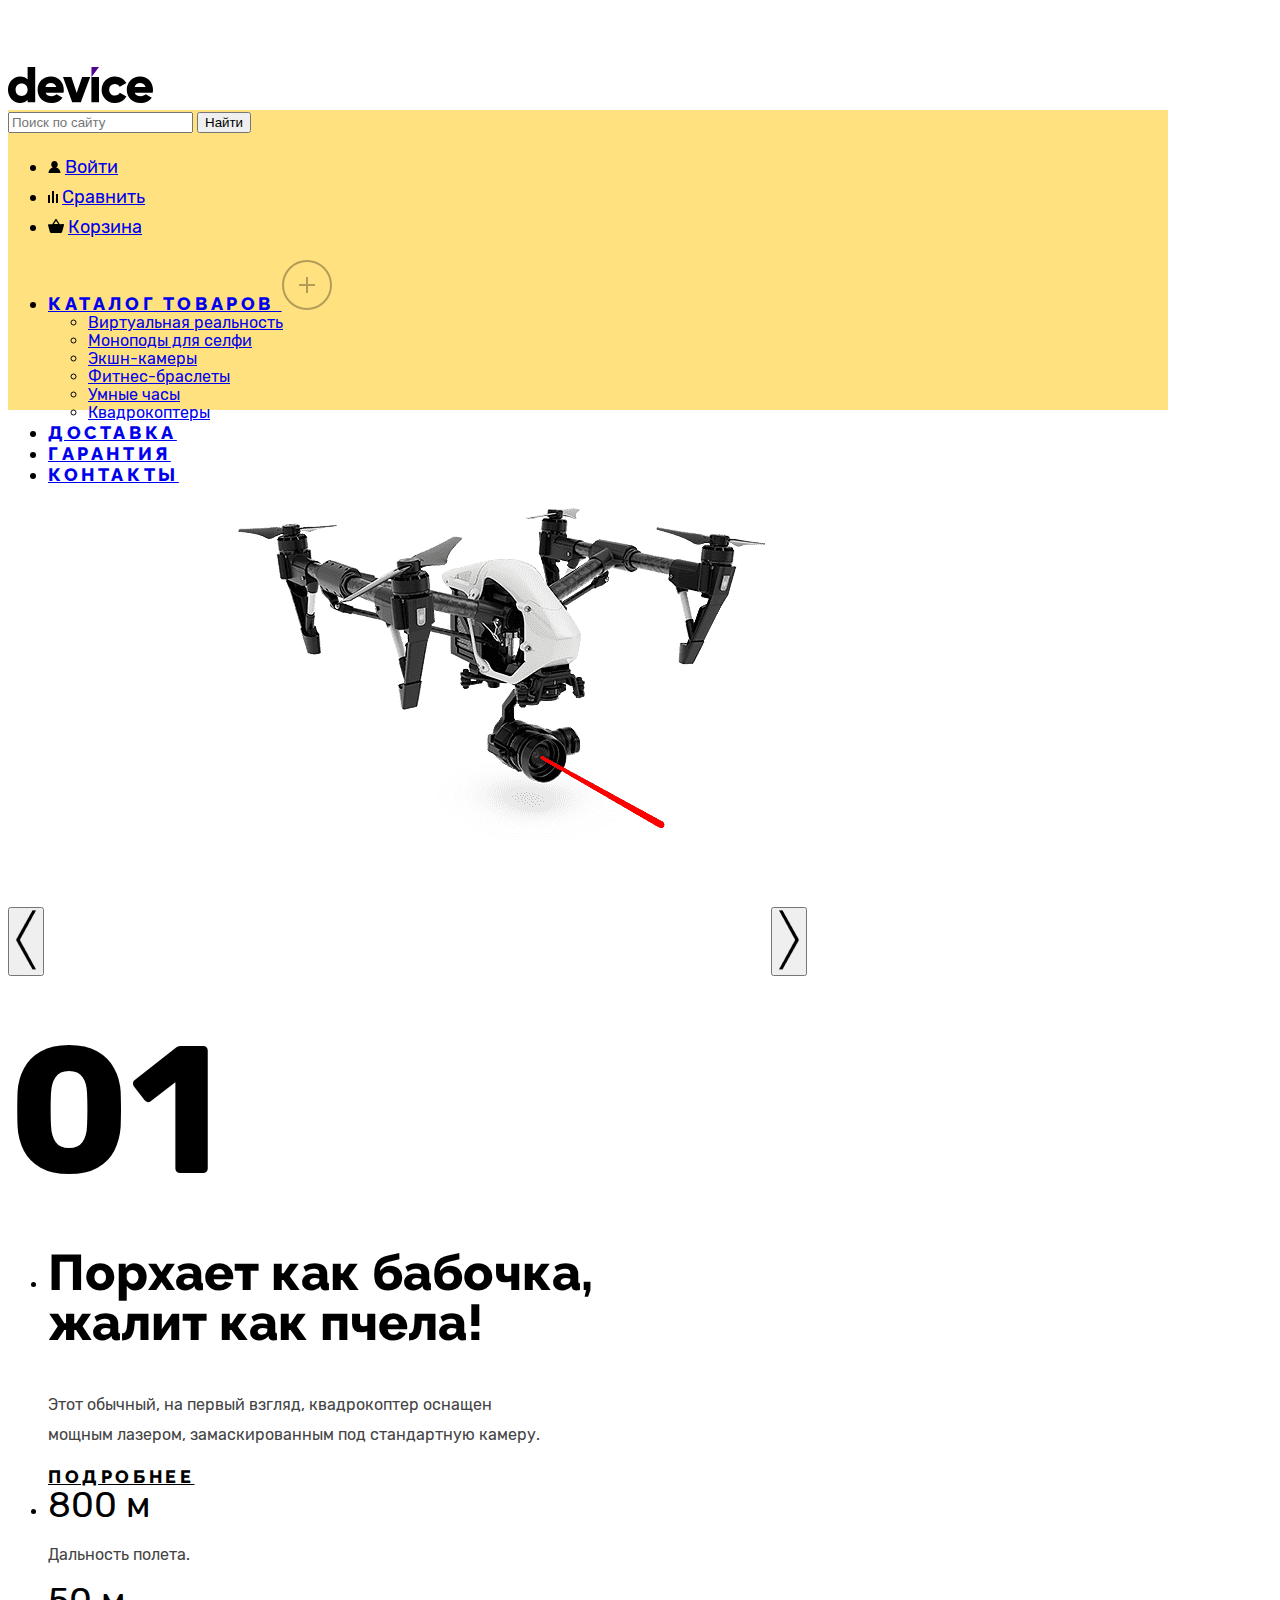
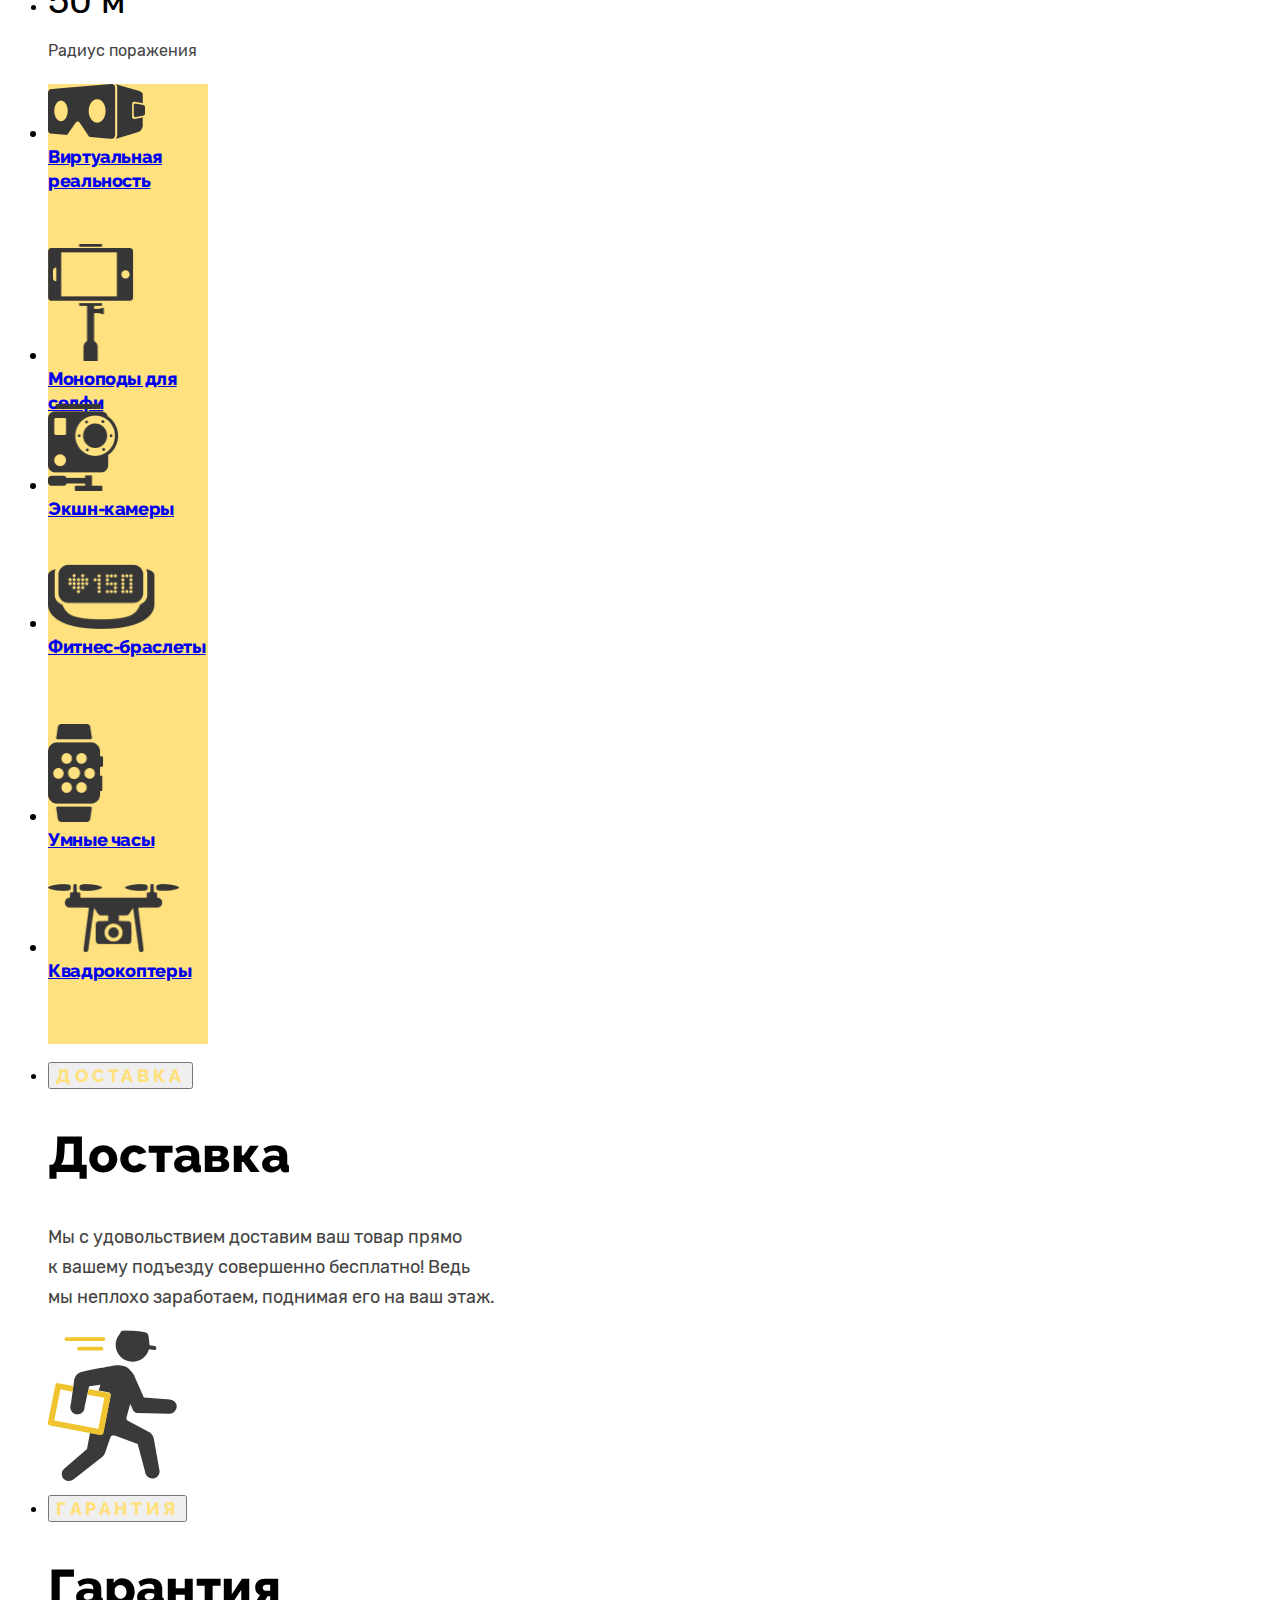
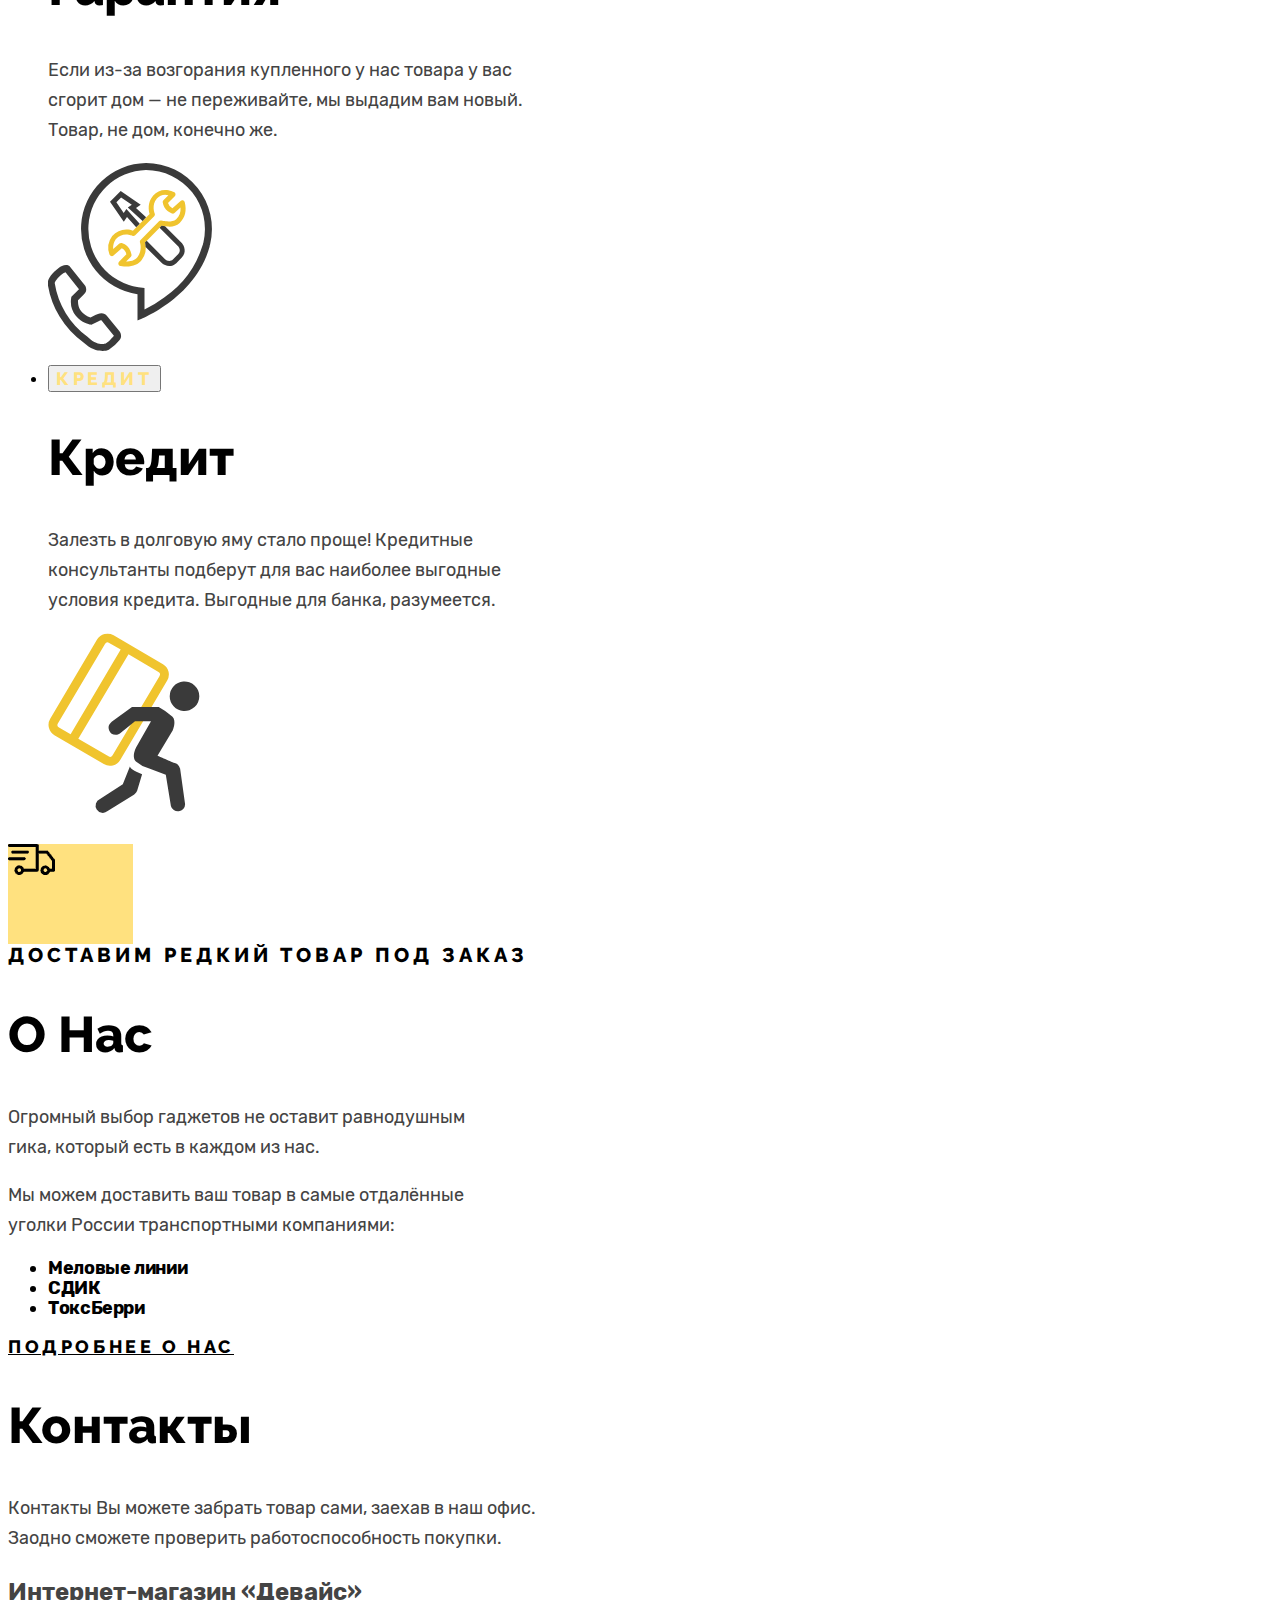
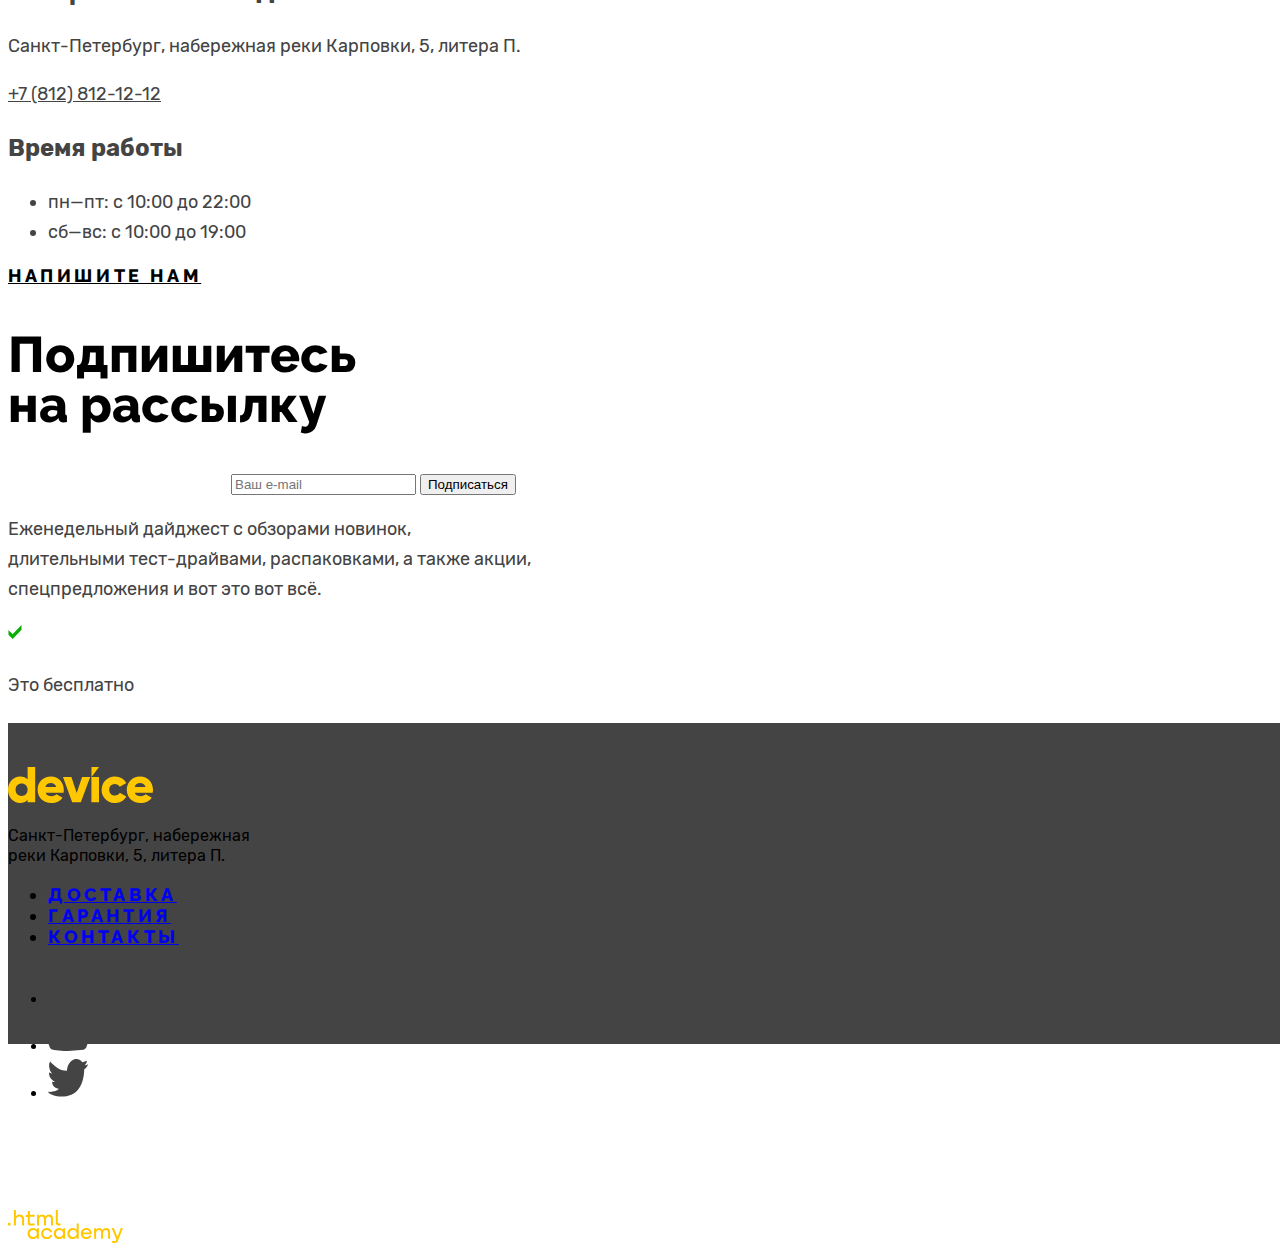
==== commit 1671035b: "homework Basic styling of all pages" ====
--- a/index.html
+++ b/index.html
@@ -4,21 +4,21 @@
   <head>
     <meta charset="utf-8">
     <link rel="icon" href="favicon.ico">
+    <title>Интернет-магазин «Девайс»</title>
     <link rel="icon" type="image/png" href="/images/favicon.png">
-    <link rel="stylesheet" href="styles/style.css">
-    <title>Интернет-магазин «Девайс»</title>
+    <link rel="stylesheet" href="styles/styles.css">
   </head>
 
   <body>
     <header class="page-header">
       <h1 class="visually-hidden">Интернет-магазин «Девайс»</h1>
       <img class="logo" src="/images/logo/logo-main.svg" width="145" height="36" alt="Логотип Интернет-магазин «Девайс».">
-      <div id="rectangle">
-      <nav class="navigation">
+      <div class="rectangle">
         <form class="navigation-search">
           <input type="text" placeholder="Поиск по сайту">
           <button type="submit">Найти</button>
         </form>
+        <nav class="navigation-up">
         <ul class="navigation-list">
           <li class="navigation-item">
             <img class="icons-header" src="/images/icons/user.svg" width="13" height="12" alt="Войти на сайт">
@@ -33,6 +33,8 @@
             <a class="navigation-link" href="basket.html">Корзина</a>
           </li>
         </ul>
+        </nav>
+        <nav class="navigation">
         <ul class="navigation-list navigation-device">
           <li class="navigation-item">
             <a class="navigation-link-top" href="#">
@@ -78,12 +80,12 @@
     <main>
       <div class="gallery">
         <button class="slider-button slider-prev" type="button">
-          <img class="arrow" src="/images/icons/Left.png" width="20" height="60" alt="Предыдущее фото"><span class="visually-hidden">Предыдущее фото</span>
-        </button>
+          <img class="arrow" src="/images/icons/Left.png" width="20" height="60" alt="Предыдущее фото"></button>
+          <span class="visually-hidden">Предыдущее фото</span>
         <img class="slider-image" src="/images/catalog/catalog-1.png" width="560" height="560" alt="Представленные товары">
         <button class="slider-button slider-next" type="button">
-          <img class="arrow" src="/images/icons/right.png" width="20" height="60" alt="Следующее фото"><span class="visually-hidden">Следующее фото</span>
-        </button>
+          <img class="arrow" src="/images/icons/right.png" width="20" height="60" alt="Следующее фото"></button>
+          <span class="visually-hidden">Следующее фото</span>
       </div>
       <div class="discription">
         <h1 class="discription-numbers">01</h1>
@@ -107,7 +109,7 @@
       </div>
       <nav class="navigation-device-menu">
         <ul class="navigation-device-menu-list">
-          <div id="square" style="width:160px; height:160px; background-color: #ffe17f">
+          <div class="square" style="width:160px; height:160px; background-color: #ffe17f">
           <li class="navigation-device-menu-item">
             <a class="navigation-device-menu-link" href="#">
               <img class="logo-menu" src="/images/icon-menu/icon-1.png" width="97" height="55" alt="Виртуальная реальность"><br>Виртуальная реальность
@@ -164,28 +166,32 @@
             <img class="delivery-image" src="/images/logo/postman.svg" width="132" height="158" alt="Доставка.">
           </li>
           <li class="delivery-item">
-            <button class="guarantee-button" type="button">
+            <button class="delivery-button" type="button">
               Гарантия
             </button>
-            <h2 class="guarantee-title">Гарантия</h2>
-            <p class="guarantee-description">Тут указано поле для гарантии.</p>
+            <h2 class="delivery-title">Гарантия</h2>
+            <p class="delivery-description">Если из-за возгорания купленного у нас товара у вас<br>
+              сгорит дом — не переживайте, мы выдадим вам новый.<br>
+              Товар, не дом, конечно же.</p>
             <img class="guarantee-image" src="/images/logo/guarantee.svg" width="171" height="195" alt="Гарантия.">
           </li>
           <li class="delivery-item">
-            <button class="credit-button" type="button">
+            <button class="delivery-button" type="button">
               Кредит
             </button>
-            <h2 class="credit-title">Кредит</h2>
-            <p class="credit-description">Тут указано поле о получение кредита.</p>
+            <h2 class="delivery-title">Кредит</h2>
+            <p class="delivery-description">Залезть в долговую яму стало проще!
+              Кредитные<br> консультанты подберут для вас наиболее выгодные<br> условия кредита.
+              Выгодные для банка, разумеется.</p>
             <img class="credit-image" src="/images/logo/credit.svg" width="156" height="188" alt="Кредит.">
           </li>
         </ul>
       </div>
       <div class="delivery-rare-item">
-        <div id="square">
-        <img class="delivery-image-rare" src="/images/icons/dostavka.png" width="47" height="31" alt="Доставим редкий товар под заказ">
-        </div>
-        <b class="delivery-title">Доставим редкий товар под заказ</b>
+        <div class="square">
+          <img class="delivery-image-rare" src="/images/icons/dostavka.png" width="47" height="31" alt="Доставим редкий товар под заказ">
+        </div>
+        <b class="delivery-title-order">Доставим редкий товар под заказ</b>
       </div>
       <section class="about">
         <h2 class="about-title">О Нас</h2>
@@ -225,7 +231,7 @@
             <label class="form-label" for="subscription-email"><span class="visually-hidden">Подпишитесь на
                 рассылку</span></label>
             <input type="text" id="subscription-email" name="subscription-email" placeholder="Ваш e-mail">
-            <button class="button" type="submit">Подписаться</button>
+            <button class="button-subscription" type="submit">Подписаться</button>
           </p>
         </form>
         <p class="subscription-discription">Еженедельный дайджест с обзорами новинок,<br>
--- a/styles/styles.css
+++ b/styles/styles.css
@@ -0,0 +1,516 @@
+/* Raleway */
+@font-face {
+  font-family: "Raleway";
+  font-style: normal;
+  font-weight: 800;
+  src: url(/fonts/raleway/raleway-800.woff2) format("woff2");
+  font-display: swap;
+}
+
+/* Rubik */
+@font-face {
+  font-family: "Rubik";
+  font-style: normal;
+  font-weight: 400;
+  src: url(/fonts/rubik/rubik-400.woff2) format("woff2");
+  font-display: swap;
+}
+
+@font-face {
+  font-family: "Rubik";
+  font-style: normal;
+  font-weight: 700;
+  src: url(/fonts/rubik/rubik-700.woff2) format("woff2");
+  font-display: swap;
+}
+
+.rectangle {
+  width: 1160px;
+  height: 300px;
+  background-color: #ffe17f;
+}
+
+.square {
+  width: 125px;
+  height: 100px;
+  background-color: #ffe17f;
+}
+
+body {
+  font-family: "Raleway";
+  font-size: 16px;
+  line-height: 24px;
+  color: #000;
+  background: #fff;
+}
+
+footer {
+  width: 1440px;
+  height: 321px;
+  background-color: #444444;
+}
+/* Header */
+/* Сокрытие элементов visually-hidden */
+.visually-hidden {
+  visibility: hidden;
+}
+
+
+/* Верхний блок навигации */
+.navigation-up {
+  font-family: 'Rubik';
+  font-style: normal;
+  font-weight: 400;
+  font-size: 18px;
+  line-height: 30px;
+  color: #000;
+}
+
+
+/* Навигация */
+.navigation {
+  font-family: 'Raleway';
+  font-style: normal;
+  font-weight: 800;
+  font-size: 18px;
+  line-height: 21px;
+  letter-spacing: 0.2em;
+  text-transform: uppercase;
+  color: #000;
+
+}
+
+/* Вложенная навигация */
+.submenu {
+  font-family: 'Rubik';
+  font-style: normal;
+  font-weight: 400;
+  font-size: 16px;
+  line-height: 18px;
+  color: #000000;
+  letter-spacing: 0;
+  text-transform: none;
+}
+
+/* Main */
+
+/* 01 */
+.discription-numbers {
+  font-family: 'Rubik';
+  font-style: normal;
+  font-weight: 700;
+  font-size: 180px;
+  line-height: 30px;
+  color: black;
+}
+
+/* Заголовок товара */
+.discription-title {
+  font-family: 'Raleway';
+  font-style: normal;
+  font-weight: 800;
+  font-size: 50px;
+  line-height: 50px;
+  color: #000000;
+}
+
+/* Описание товара */
+.discription-device {
+  font-family: 'Rubik';
+  font-style: normal;
+  font-weight: 400;
+  font-size: 18px;
+  line-height: 30px;
+  color: #444444;
+}
+
+/* Кнопка "Подробнее" */
+.discription-device-button {
+  font-family: 'Raleway';
+  font-style: normal;
+  font-weight: 800;
+  font-size: 18px;
+  line-height: 21px;
+  letter-spacing: 0.2em;
+  text-transform: uppercase;
+  color: #000000;
+}
+
+/* Описание Девайса */
+.discription-characteristics {
+  font-family: 'Rubik';
+  font-style: normal;
+  font-weight: 400;
+  font-size: 36px;
+  line-height: 30px;
+  color: #000000;
+}
+
+.discription-device {
+  font-family: 'Rubik';
+  font-style: normal;
+  font-weight: 400;
+  font-size: 16px;
+  line-height: 30px;
+  color: #444444;
+}
+
+/* Навигационное меню */
+.navigation-device-menu {
+  font-family: 'Raleway';
+  font-style: normal;
+  font-weight: 800;
+  font-size: 18px;
+  line-height: 24px;
+  letter-spacing: -0.02em;
+  color: #000000;
+}
+
+/**/
+.delivery-button {
+  font-family: 'Raleway';
+  font-style: normal;
+  font-weight: 800;
+  font-size: 18px;
+  line-height: 21px;
+  letter-spacing: 0.2em;
+  text-transform: uppercase;
+  color: #FFE17F;
+}
+
+/**/
+.delivery-title {
+  font-family: 'Raleway';
+  font-style: normal;
+  font-weight: 800;
+  font-size: 50px;
+  line-height: 50px;
+  color: #000000;
+}
+
+/**/
+.delivery-description {
+  font-family: 'Rubik';
+  font-style: normal;
+  font-weight: 400;
+  font-size: 18px;
+  line-height: 30px;
+  color: #444444;
+}
+
+/**/
+.delivery-title-order {
+  font-family: 'Raleway';
+  font-style: normal;
+  font-weight: 800;
+  font-size: 20px;
+  line-height: 23px;
+  text-align: center;
+  letter-spacing: 0.2em;
+  text-transform: uppercase;
+  color: #000000;
+}
+
+/* Block About */
+/* Title */
+.about-title {
+  font-family: 'Raleway';
+  font-style: normal;
+  font-weight: 800;
+  font-size: 50px;
+  line-height: 50px;
+  color: #000000;
+}
+
+/* about discription */
+.about-discription {
+  font-family: 'Rubik';
+  font-style: normal;
+  font-weight: 400;
+  font-size: 18px;
+  line-height: 30px;
+  color: #444444;
+}
+
+/* about list */
+.about-list {
+  font-family: 'Rubik';
+  font-style: normal;
+  font-weight: 700;
+  font-size: 18px;
+  line-height: 20px;
+  letter-spacing: -0.02em;
+  color: #000000;
+}
+
+/* more about us */
+.more-about-us {
+  font-family: 'Raleway';
+  font-style: normal;
+  font-weight: 800;
+  font-size: 18px;
+  line-height: 21px;
+  text-align: center;
+  letter-spacing: 0.2em;
+  text-transform: uppercase;
+
+  color: #000000;
+}
+
+/* Block Contacts */
+/* Title */
+.contacts-title {
+  font-family: 'Raleway';
+  font-style: normal;
+  font-weight: 800;
+  font-size: 50px;
+  line-height: 50px;
+  color: #000000;
+}
+
+/* Contacts Address */
+.contacts p {
+  font-family: 'Rubik';
+  font-style: normal;
+  font-weight: 400;
+  font-size: 18px;
+  line-height: 30px;
+  color: #444444;
+}
+
+/* Title */
+.contacts-phone {
+  font-family: 'Rubik';
+  font-style: normal;
+  font-weight: 400;
+  font-size: 18px;
+  line-height: 30px;
+  text-decoration-line: underline;
+  color: #444444;
+}
+
+/* Contacts Title h3 */
+.contacts h3 {
+  font-family: 'Rubik';
+  font-style: normal;
+  font-weight: 700;
+  font-size: 24px;
+  line-height: 30px;
+  color: #444444;
+}
+
+/* Contacts Schedule */
+.contacts-schedule {
+  font-family: 'Rubik';
+  font-style: normal;
+  font-weight: 400;
+  font-size: 18px;
+  line-height: 30px;
+  color: #444444;
+}
+
+/* Block Subscription */
+/* Title */
+.subscription-title {
+  font-family: 'Raleway';
+  font-style: normal;
+  font-weight: 800;
+  font-size: 50px;
+  line-height: 50px;
+  color: #000000;
+}
+
+.subscription-discription {
+  font-family: 'Rubik';
+  font-style: normal;
+  font-weight: 400;
+  font-size: 18px;
+  line-height: 30px;
+  color: #444444;
+}
+
+.subscription-vector-title {
+  font-family: 'Rubik';
+  font-style: normal;
+  font-weight: 400;
+  font-size: 18px;
+  line-height: 30px;
+  color: #444444;
+}
+
+/* Block Footer */
+/* Footer Contacts Address */
+.about-text {
+  font-family: 'Rubik';
+  font-style: normal;
+  font-weight: 400;
+  font-size: 16px;
+  line-height: 20px;
+  color: #000;
+}
+
+.footer-delivery-list {
+  font-family: 'Raleway';
+  font-style: normal;
+  font-weight: 800;
+  font-size: 18px;
+  line-height: 21px;
+  letter-spacing: 0.2em;
+  text-transform: uppercase;
+  color: #000;
+}
+
+.footer-contacts-address-phone {
+  font-family: 'Rubik';
+  font-style: normal;
+  font-weight: 400;
+  font-size: 16px;
+  line-height: 20px;
+  color: #FFFFFF;
+}
+
+<!--Каталог-- >
+
+/* inner header title  */
+.inner-header-title {
+  font-family: 'Raleway';
+  font-style: normal;
+  font-weight: 800;
+  font-size: 50px;
+  line-height: 50px;
+  color: #000000;
+}
+
+/* List menu */
+.breadcrumbs-item {
+  font-family: 'Rubik';
+  font-style: normal;
+  font-weight: 400;
+  font-size: 16px;
+  line-height: 20px;
+  color: #000000;
+}
+
+/*  */
+.catalog-products-filter {
+  font-family: 'Raleway';
+  font-style: normal;
+  font-weight: 800;
+  font-size: 16px;
+  line-height: 19px;
+  letter-spacing: 0.2em;
+  text-transform: uppercase;
+  color: #000000;
+}
+
+/*  */
+.catalog-filter legend {
+  font-family: 'Rubik';
+  font-style: normal;
+  font-weight: 700;
+  font-size: 18px;
+  line-height: 20px;
+  letter-spacing: -0.02em;
+  color: #000000;
+}
+
+/*  */
+.control {
+  font-family: 'Rubik';
+  font-style: normal;
+  font-weight: 400;
+  font-size: 16px;
+  line-height: 20px;
+  color: #000000;
+}
+
+.product-card-title {
+  font-family: 'Rubik';
+font-style: normal;
+font-weight: 700;
+font-size: 18px;
+line-height: 20px;
+letter-spacing: -0.02em;
+color: #000000;
+}
+
+.product-card-price {
+  font-family: 'Rubik';
+font-style: normal;
+font-weight: 400;
+font-size: 18px;
+line-height: 21px;
+text-align: right;
+color: #444444;
+}
+
+.select-control {
+  font-family: 'Rubik';
+  font-style: normal;
+  font-weight: 400;
+  font-size: 18px;
+  line-height: 30px;
+  color: #000000;
+}
+
+.button-downloads {
+  display: flex;
+flex-direction: row;
+justify-content: center;
+align-items: center;
+padding: 18px 39px;
+width: 760px;
+height: 55px;
+border: 3px solid #E5E5E5;
+}
+
+.button-downloads b {
+  font-family: 'Raleway';
+  font-style: normal;
+  font-weight: 800;
+  font-size: 16px;
+  line-height: 19px;
+
+  display: flex;
+  align-items: center;
+  text-align: center;
+  letter-spacing: 0.2em;
+  text-transform: uppercase;
+  color: #000000;
+}
+
+.pagination-item {
+  font-family: 'Raleway';
+  font-style: normal;
+  font-weight: 800;
+  font-size: 18px;
+  line-height: 21px;
+  display: flex;
+  align-items: center;
+  letter-spacing: 0.2em;
+  text-transform: uppercase;
+  color: #444444;
+}
+
+.pagination-item-activ {
+  font-family: 'Raleway';
+  font-style: normal;
+  font-weight: 800;
+  font-size: 18px;
+  line-height: 21px;
+  display: flex;
+  align-items: center;
+  letter-spacing: 0.2em;
+  text-transform: uppercase;
+  color: #000;
+}
+
+.pagination-item-number {
+  font-family: 'Rubik';
+font-style: normal;
+font-weight: 400;
+font-size: 16px;
+line-height: 20px;
+text-align: center;
+color: #444444;
+}
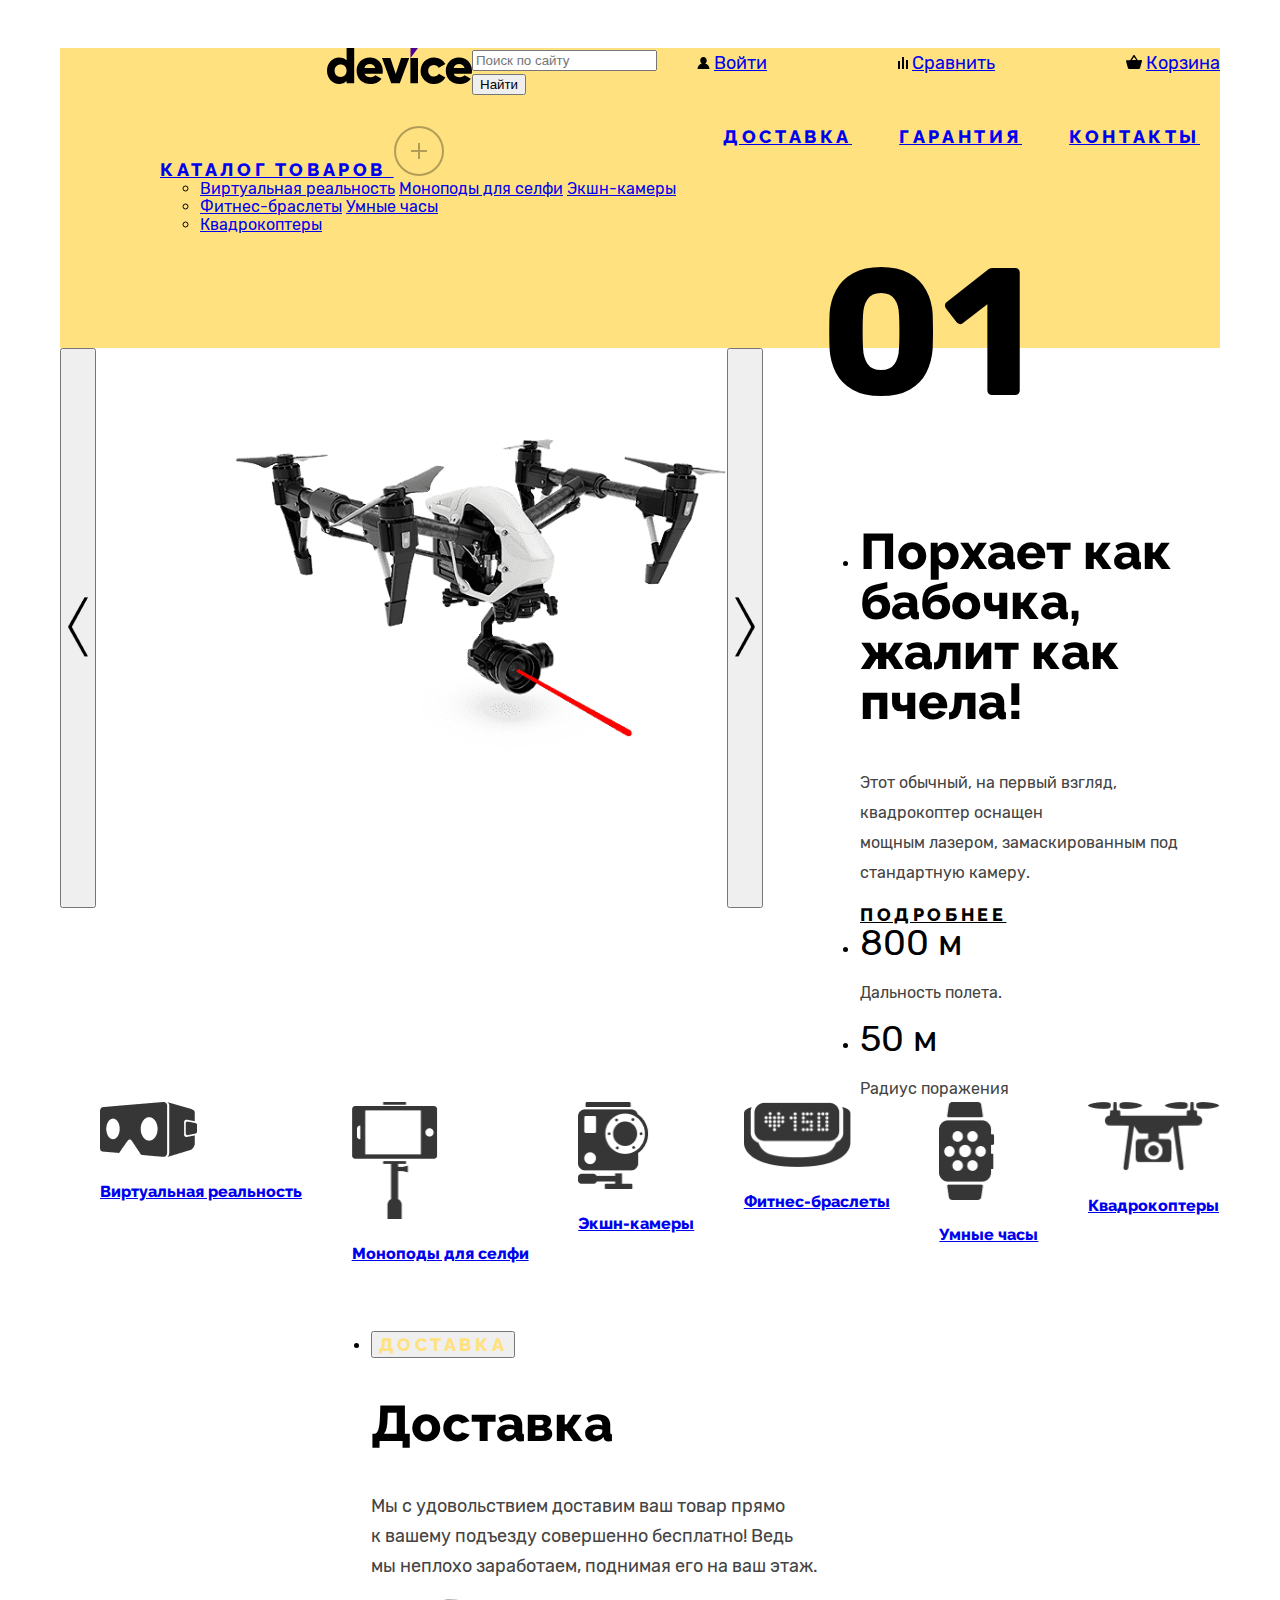
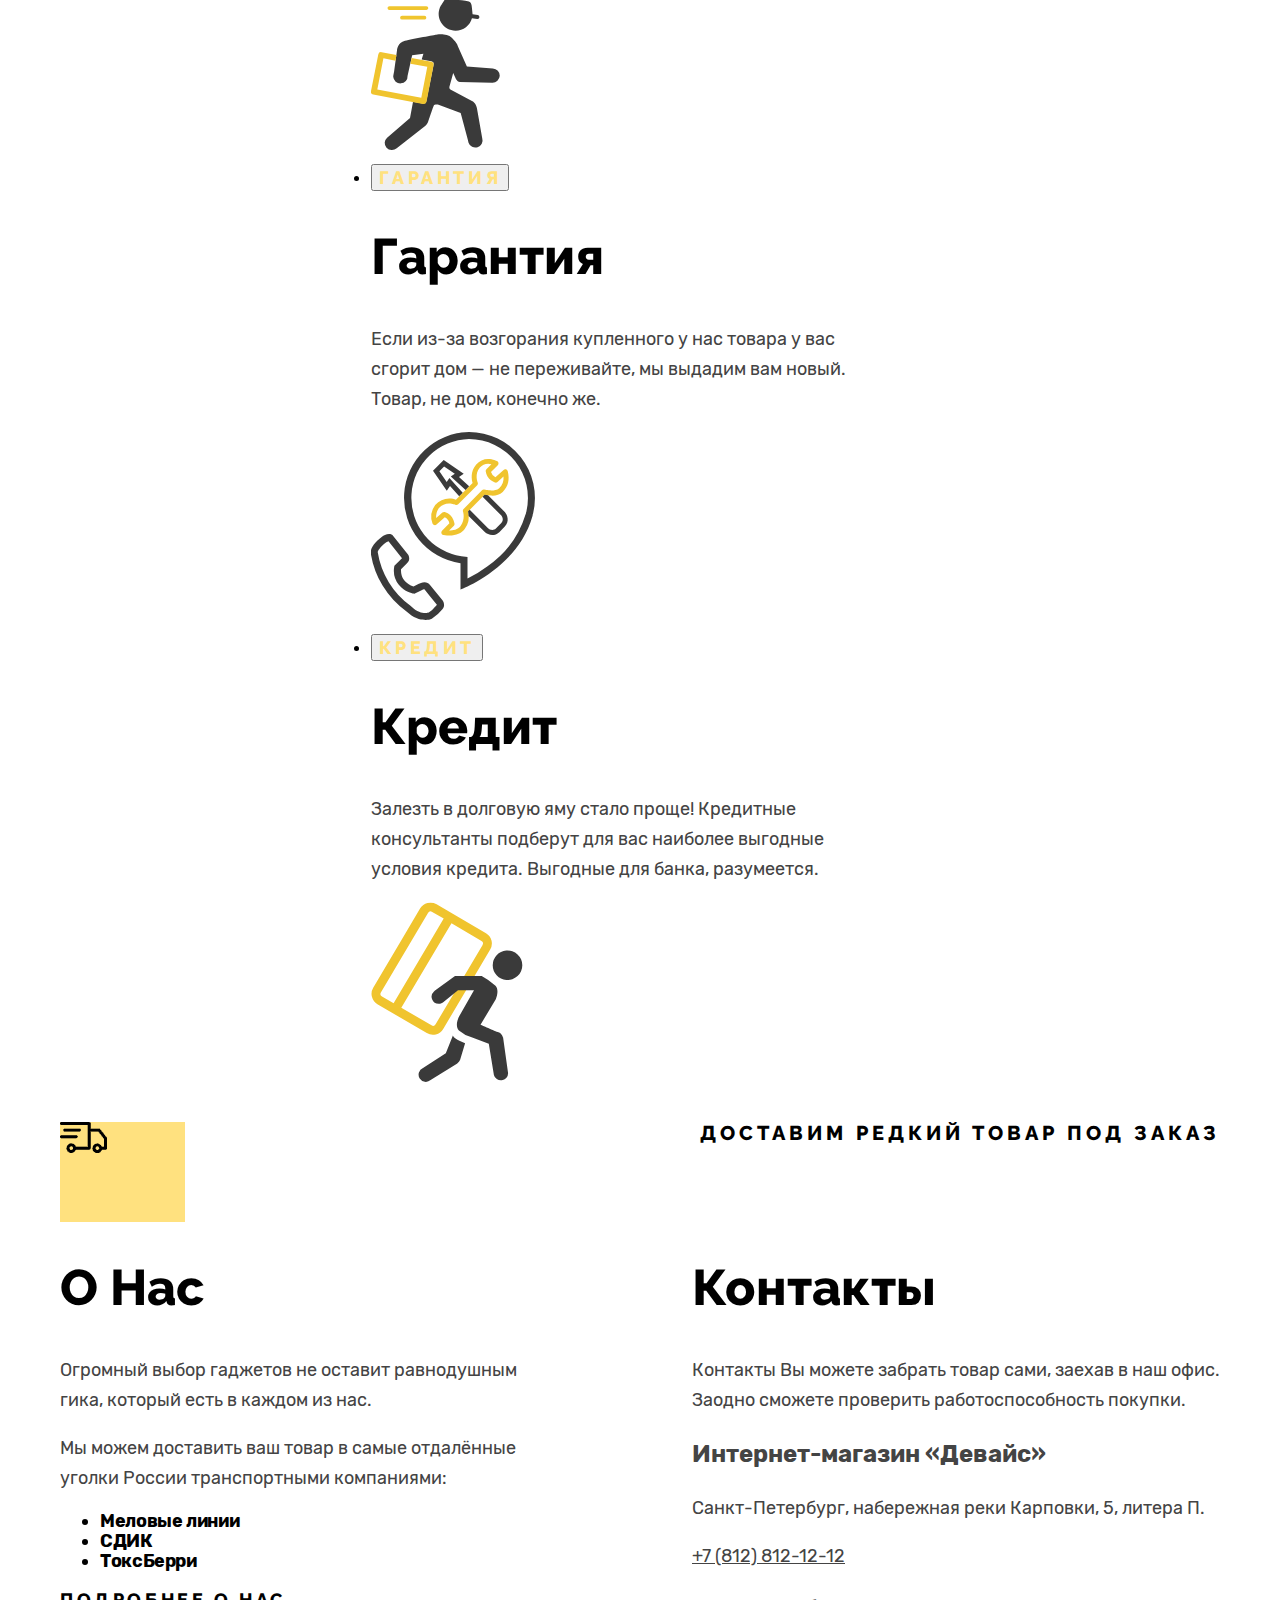
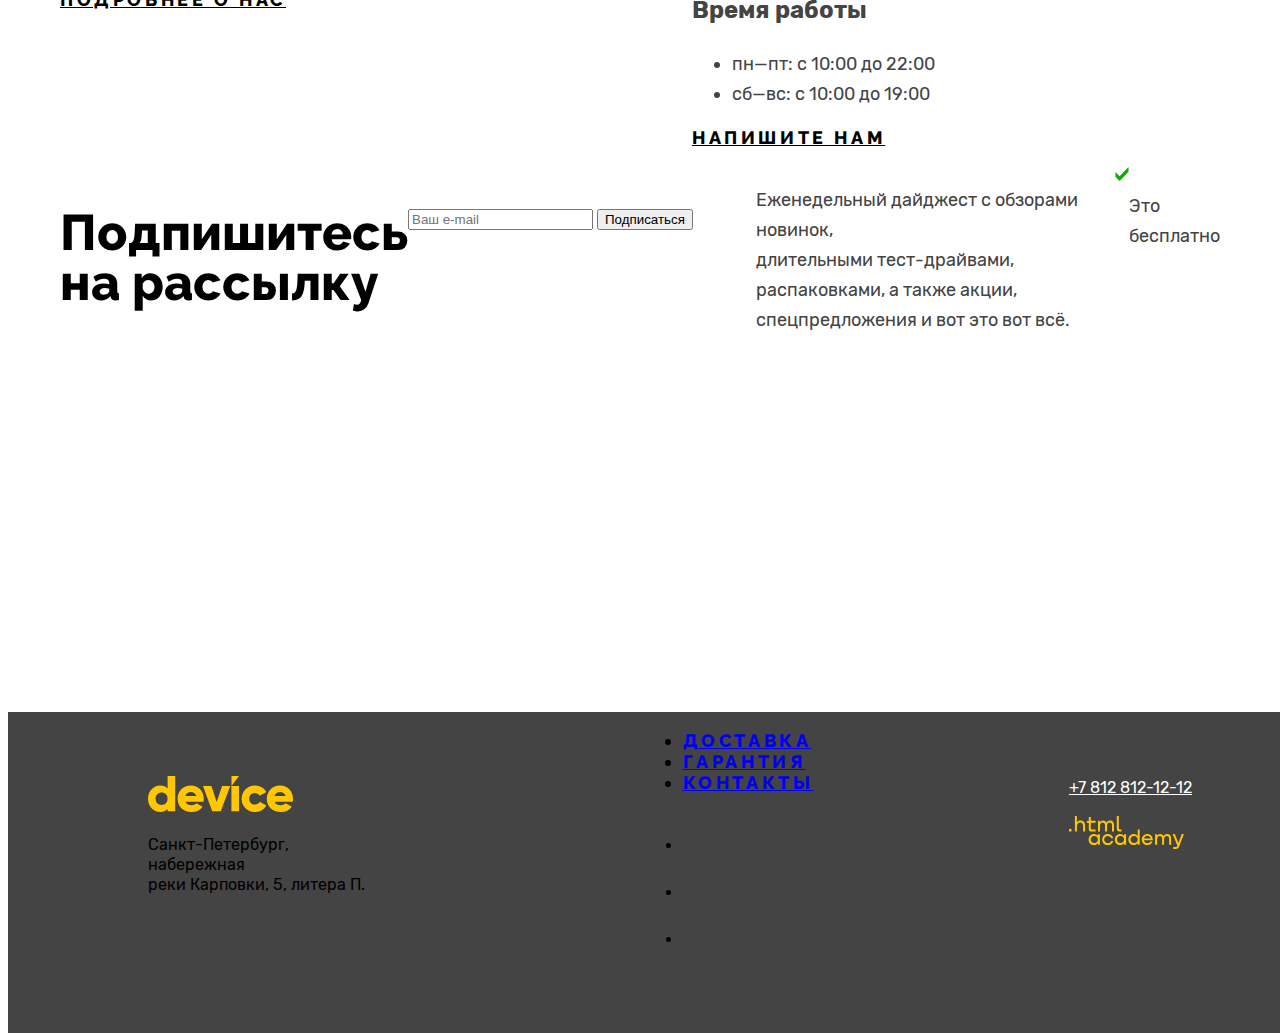
==== commit be1aa638: "Сетка страниц" ====
--- a/index.html
+++ b/index.html
@@ -11,287 +11,324 @@
 
   <body>
     <header class="page-header">
-      <h1 class="visually-hidden">Интернет-магазин «Девайс»</h1>
-      <img class="logo" src="/images/logo/logo-main.svg" width="145" height="36" alt="Логотип Интернет-магазин «Девайс».">
-      <div class="rectangle">
-        <form class="navigation-search">
-          <input type="text" placeholder="Поиск по сайту">
-          <button type="submit">Найти</button>
-        </form>
-        <nav class="navigation-up">
-        <ul class="navigation-list">
-          <li class="navigation-item">
-            <img class="icons-header" src="/images/icons/user.svg" width="13" height="12" alt="Войти на сайт">
-            <a class="navigation-link" href="authorization.html">Войти</a>
-          </li>
-          <li class="navigation-item">
-            <img class="icons-header" src="/images/icons/comparison.svg" width="10" height="12" alt="Сравнение товара">
-            <a class="navigation-link" href="compare.html">Сравнить</a>
-          </li>
-          <li class="navigation-item">
-            <img class="icons-header" src="/images/icons/card.svg" width="16" height="14" alt="Корзина заказов">
-            <a class="navigation-link" href="basket.html">Корзина</a>
-          </li>
-        </ul>
+      <div class="container">
+        <h1 class="visually-hidden">Интернет-магазин «Девайс»</h1>
+        <div class="header-logo__blacl">
+          <a href="index.html"></a><img class="logo" src="/images/logo/logo-main.svg" width="145" height="36"
+            alt="Логотип Интернет-магазин «Девайс».">
+        </div>
+
+        <div class="nav-header">
+          <form class="navigation-search">
+            <input type="text" placeholder="Поиск по сайту">
+            <button type="submit">Найти</button>
+          </form>
+          <nav class="navigation-up">
+            <ul class="navigation-list">
+              <li class="navigation-item">
+                <img class="icons-header" src="/images/icons/user.svg" width="13" height="12" alt="Войти на сайт">
+                <a class="navigation-link" href="authorization.html">Войти</a>
+              </li>
+              <li class="navigation-item">
+                <img class="icons-header" src="/images/icons/comparison.svg" width="10" height="12"
+                  alt="Сравнение товара">
+                <a class="navigation-link" href="compare.html">Сравнить</a>
+              </li>
+              <li class="navigation-item">
+                <img class="icons-header" src="/images/icons/card.svg" width="16" height="14" alt="Корзина заказов">
+                <a class="navigation-link" href="basket.html">Корзина</a>
+              </li>
+            </ul>
+          </nav>
+        </div>
+        <nav class="navigation">
+          <ul class="navigation-list__down navigation-device">
+            <li class="navigation-item__down-item">
+              <a class="navigation-link-top" href="#">
+                Каталог товаров
+              </a><img class="circle" src="/images/icons/circle.svg" width="50" height="50" alt="Всплывающее меню">
+              <ul class="submenu">
+                <li>
+                  <a href="#">Виртуальная реальность</a>
+                  <a href="#">Моноподы для cелфи</a>
+                  <a href="#">Экшн-камеры</a>
+                </li>
+                <li>
+                  <a href="#">Фитнес-браслеты</a>
+                  <a href="#">Умные часы</a>
+                </li>
+                <li>
+                  <a href="#">Квадрокоптеры</a>
+                </li>
+              </ul>
+            </li>
+            <li class="navigation-item__down-item">
+              <a class="navigation-link" href="#">
+                Доставка
+              </a>
+            </li>
+            <li class="navigation-item__down-item">
+              <a class="navigation-link" href="#">Гарантия
+              </a>
+            </li>
+            <li class="navigation-item__down-item">
+              <a class="navigation-link" href="#">Контакты
+              </a>
+            </li>
+          </ul>
         </nav>
-        <nav class="navigation">
-        <ul class="navigation-list navigation-device">
-          <li class="navigation-item">
-            <a class="navigation-link-top" href="#">
-              Каталог товаров
-            </a><img class="circle" src="/images/icons/circle.svg" width="50" height="50" alt="Всплывающее меню">
-            <ul class="submenu">
-              <li>
-                <a href="#">Виртуальная реальность</a>
-              </li>
-              <li>
-                <a href="#">Моноподы для cелфи</a>
-              </li>
-              <li>
-                <a href="#">Экшн-камеры</a>
-              </li>
-              <li>
-                <a href="#">Фитнес-браслеты</a>
-              <li>
-                <a href="#">Умные часы</a>
-              </li>
-              <li>
-                <a href="#">Квадрокоптеры</a>
-              </li>
-            </ul>
-          </li>
-        <li class="navigation-item">
-          <a class="navigation-link" href="#">
-            Доставка
-          </a>
-        </li>
-        <li class="navigation-item">
-          <a class="navigation-link" href="#">Гарантия
-          </a>
-        </li>
-        <li class="navigation-item">
-          <a class="navigation-link" href="#">Контакты
-          </a>
-        </li>
-        </ul>
-      </nav>
-    </div>
+      </div>
     </header>
     <main>
-      <div class="gallery">
-        <button class="slider-button slider-prev" type="button">
-          <img class="arrow" src="/images/icons/Left.png" width="20" height="60" alt="Предыдущее фото"></button>
-          <span class="visually-hidden">Предыдущее фото</span>
-        <img class="slider-image" src="/images/catalog/catalog-1.png" width="560" height="560" alt="Представленные товары">
-        <button class="slider-button slider-next" type="button">
-          <img class="arrow" src="/images/icons/right.png" width="20" height="60" alt="Следующее фото"></button>
-          <span class="visually-hidden">Следующее фото</span>
+      <div class="main-container main-index">
+        <div class="main-container__item">
+          <div class="blog-gallery__item">
+            <button class="slider-button slider-prev" type="button">
+              <img class="arrow" src="/images/icons/Left.png" width="20" height="60" alt="Предыдущее фото"></button>
+            <span class="visually-hidden">Предыдущее фото</span>
+            <img class="slider-image" src="/images/catalog/catalog-1.png" width="560" height="560"
+              alt="Представленные товары">
+            <button class="slider-button slider-next" type="button">
+              <img class="arrow" src="/images/icons/right.png" width="20" height="60" alt="Следующее фото"></button>
+            <span class="visually-hidden">Следующее фото</span>
+          </div>
+          <div class="discription">
+            <h1 class="discription-numbers">01</h1>
+            <ul class="discription-list">
+              <li class="discription-item">
+                <h2 class="discription-title">Порхает как бабочка,<br>
+                  жалит как пчела!</h2>
+                <p class="discription-device">Этот обычный, на первый взгляд, квадрокоптер оснащен<br> мощным лазером,
+                  замаскированным под стандартную камеру.</p>
+              </li>
+              <a class="discription-device-button" href="">Подробнее</a>
+              <li class="discription-item">
+                <b class="discription-characteristics">800 м</b>
+                <p class="discription-device">Дальность полета.</p>
+              </li>
+              <li class="discription-item">
+                <b class="discription-characteristics">50 м</b>
+                <p class="discription-device">Радиус поражения</p>
+              </li>
+            </ul>
+          </div>
+        </div>
+
+        <section class="main-goods">
+          <h2 class="visually-hidden">Популярные товары</h2>
+          <ul class="main-goods__list">
+            <li class="main-goods__item">
+              <a class="main-goods__item-link" href="#">
+                <div class="main-goods__item-wrap  main-goods__item-wrap--vr">
+                  <img class="main-goods__item-img" src="images/icon-menu/icon-1.png" alt="Очки VR" width="97"
+                    height="55">
+                </div>
+                <p class="main-goods__item-name">Виртуальная реальность</p>
+              </a>
+            </li>
+            <li class="main-goods__item">
+              <a class="main-goods__item-link" href="catalog.html">
+                <div class="main-goods__item-wrap  main-goods__item-wrap--selfie">
+                  <img class="main-goods__item-img" src="images/icon-menu/icon-2.png" alt="Монопод" width="86"
+                    height="117">
+                </div>
+                <p class="main-goods__item-name">Моноподы для селфи</p>
+              </a>
+            </li>
+            <li class="main-goods__item">
+              <a class="main-goods__item-link" href="#">
+                <div class="main-goods__item-wrap  main-goods__item-wrap--cam">
+                  <img class="main-goods__item-img" src="images/icon-menu/icon-3.png" alt="Экшн-камера" width="71"
+                    height="87">
+                </div>
+                <p class="main-goods__item-name">Экшн-камеры</p>
+              </a>
+            </li>
+            <li class="main-goods__item">
+              <a class="main-goods__item-link" href="#">
+                <div class="main-goods__item-wrap  main-goods__item-wrap--fit">
+                  <img class="main-goods__item-img" src="images/icon-menu/icon-4.png" alt="Фитнес-браслет" width="107"
+                    height="65">
+                </div>
+                <p class="main-goods__item-name">Фитнес-браслеты</p>
+              </a>
+            </li>
+            <li class="main-goods__item">
+              <a class="main-goods__item-link" href="#">
+                <div class="main-goods__item-wrap  main-goods__item-wrap--watch">
+                  <img class="main-goods__item-img" src="images/icon-menu/icon-5.png" alt="Умные часы" width="56"
+                    height="98">
+                </div>
+                <p class="main-goods__item-name">Умные часы</p>
+              </a>
+            </li>
+            <li class="main-goods__item">
+              <a class="main-goods__item-link" href="#">
+                <div class="main-goods__item-wrap  main-goods__item-wrap--copter">
+                  <img class="main-goods__item-img" src="images/icon-menu/icon-6.png" alt="Квадрокоптер" width="132"
+                    height="69">
+                </div>
+                <p class="main-goods__item-name">Квадрокоптеры</p>
+              </a>
+            </li>
+          </ul>
+        </section>
+
+
+        <div class="container-delivery">
+          <ul class="delivery-list">
+            <li class="delivery-item">
+              <button class="delivery-button" type="button">
+                Доставка
+              </button>
+              <h2 class="delivery-title">Доставка</h2>
+              <p class="delivery-description">Мы с удовольствием доставим ваш товар прямо<br>
+                к вашему подъезду совершенно бесплатно! Ведь<br>
+                мы неплохо заработаем, поднимая его на ваш этаж.</p>
+              <img class="delivery-image" src="/images/logo/postman.svg" width="132" height="158" alt="Доставка.">
+            </li>
+            <li class="delivery-item">
+              <button class="delivery-button" type="button">
+                Гарантия
+              </button>
+              <h2 class="delivery-title">Гарантия</h2>
+              <p class="delivery-description">Если из-за возгорания купленного у нас товара у вас<br>
+                сгорит дом — не переживайте, мы выдадим вам новый.<br>
+                Товар, не дом, конечно же.</p>
+              <img class="guarantee-image" src="/images/logo/guarantee.svg" width="171" height="195" alt="Гарантия.">
+            </li>
+            <li class="delivery-item">
+              <button class="delivery-button" type="button">
+                Кредит
+              </button>
+              <h2 class="delivery-title">Кредит</h2>
+              <p class="delivery-description">Залезть в долговую яму стало проще!
+                Кредитные<br> консультанты подберут для вас наиболее выгодные<br> условия кредита.
+                Выгодные для банка, разумеется.</p>
+              <img class="credit-image" src="/images/logo/credit.svg" width="156" height="188" alt="Кредит.">
+            </li>
+          </ul>
+        </div>
+
+        <div class="delivery-rare-item">
+          <div class="square">
+            <img class="delivery-image-rare" src="/images/icons/dostavka.png" width="47" height="31"
+              alt="Доставим редкий товар под заказ">
+          </div>
+          <b class="delivery-title-order">Доставим редкий товар под заказ</b>
+        </div>
+        <div class="block-about__contacts">
+          <section class="about">
+            <h2 class="about-title">О Нас</h2>
+            <p class="about-discription">Огромный выбор гаджетов не оставит равнодушным<br> гика,
+              который есть в каждом из нас.</p>
+            <p class="about-discription">Мы можем доставить ваш товар в самые отдалённые<br>
+              уголки России транспортными компаниями:</p>
+            <ul class="about-list">
+              <li class="about-item"><span class="about-list-company">Меловые линии</span></li>
+              <li class="about-item"><span class="about-list-company">СДИК</span></li>
+              <li class="about-item"><span class="about-list-company">ТоксБерри</span></li>
+            </ul>
+            <a class="more-about-us" href="#">Подробнее о нас</a>
+          </section>
+          <section class="contacts">
+            <h2 class="contacts-title">Контакты</h2>
+            <p class="contacts-discription">Контакты
+              Вы можете забрать товар сами, заехав в наш офис.<br>
+              Заодно сможете проверить работоспособность покупки.
+            </p>
+            <h3 class="contacts-title-device">Интернет-магазин «Девайс»</h3>
+            <address class="contacts-address">
+              <p class="contacts-address-text">Санкт-Петербург, набережная реки Карповки, 5, литера П.</p>
+              <a class="contacts-phone" href="tel:+78128121212">+7 (812) 812-12-12</a>
+            </address>
+            <h3 class="contacts-time-work">Время работы</h3>
+            <ul class="contacts-schedule">
+              <li class="contacts-schedule-item">пн—пт: с 10:00 до 22:00</li>
+              <li class="contacts-schedule-item">сб—вс: с 10:00 до 19:00</li>
+            </ul>
+            <a class="more-about-us" href="#">Напишите нам</a>
+          </section>
+        </div>
+
+          <section class="subscription">
+            <h2 class="subscription-title">Подпишитесь<br> на рассылку</h2>
+            <form class="subscription-form" action="https://echo.htmlacademy.ru/" method="post">
+              <p class="subscription-form-email">
+                <label class="form-label" for="subscription-email"><span class="visually-hidden">Подпишитесь на
+                    рассылку</span></label>
+                <input type="text" id="subscription-email" name="subscription-email" placeholder="Ваш e-mail">
+                <button class="button-subscription" type="submit">Подписаться</button>
+              </p>
+            </form>
+            <p class="subscription-discription">Еженедельный дайджест с обзорами новинок,<br>
+              длительными тест-драйвами, распаковками, а также акции,<br> спецпредложения и вот это вот всё.</p>
+            <img class="subscription-vector" src="/images/icons/vector.svg" width="14" height="14" alt="Это бесплатно">
+            <h4 class="subscription-vector-title">Это бесплатно</h4>
+          </section>
       </div>
-      <div class="discription">
-        <h1 class="discription-numbers">01</h1>
-        <ul class="discription-list">
-          <li class="discription-item">
-            <h2 class="discription-title">Порхает как бабочка,<br>
-              жалит как пчела!</h2>
-            <p class="discription-device">Этот обычный, на первый взгляд, квадрокоптер оснащен<br> мощным лазером,
-              замаскированным под стандартную камеру.</p>
-          </li>
-          <a class="discription-device-button" href="">Подробнее</a>
-          <li class="discription-item">
-            <b class="discription-characteristics">800 м</b>
-            <p class="discription-device">Дальность полета.</p>
-          </li>
-          <li class="discription-item">
-            <b class="discription-characteristics">50 м</b>
-            <p class="discription-device">Радиус поражения</p>
-          </li>
-        </ul>
+    </main>
+
+    <footer class="page-footer">
+      <div class="container">
+        <div class="footer-contacts">
+          <h2 class="visually-hidden">Контакты</h2>
+          <img class="footer-contacts-logo" src="/images/logo/logo-footer.svg" width="145" height="36"
+            alt="Интернет-магазин «Девайс».">
+          <address class="footer-contacts-address">
+            <p class="about-text">Санкт-Петербург, набережная<br> реки Карповки, 5, литера П.</p>
+          </address>
+        </div>
+        <div class="footer-delivery">
+          <ul class="footer-delivery-list">
+            <li class="footer-delivery-item">
+              <a class="footer-delivery-link" href="#">
+                Доставка
+              </a>
+            </li>
+            <li class="footer-delivery-item">
+              <a class="footer-delivery-link" href="#">
+                Гарантия
+              </a>
+            </li>
+            <li class="footer-delivery-item">
+              <a class="footer-delivery-link" href="#">
+                Контакты
+              </a>
+            </li>
+          </ul>
+          <ul class="footer-social-list">
+            <li class="footer-social-item">
+              <a class="button" href="https://t.me/htmlacademy">
+                <img class="social-icons" src="/images/social/telegram.svg" width="40" height="40" alt="Telegram"><span
+                  class="visually-hidden">Telegram</span>
+              </a>
+            </li>
+            <li class="footer-social-item">
+              <a class="button" href="https://www.youtube.com/user/htmlacademyru">
+                <img class="social-icons" src="/images/social/youtube.svg" width="40" height="40" alt="YouTube"><span
+                  class="visually-hidden">YouTube</span>
+              </a>
+            </li>
+            <li class="footer-social-item">
+              <a class="button" href="https://twitter.com/htmlacademy_ru">
+                <img class="social-icons" src="/images/social/twitter.svg" width="40" height="40" alt="Twitter"><span
+                  class="visually-hidden">Twitter</span>
+              </a>
+            </li>
+          </ul>
+        </div>
+        <section class="footer-contacts">
+          <h2 class="visually-hidden">Телефон</h2>
+          <address class="footer-contacts-phone">
+            <a class="footer-contacts-address-phone" href="tel:+78128121212">+7 812 812-12-12</a>
+          </address>
+          <p class="about-academy-link"><a class="htmlacademy-link" href="https://htmlacademy.ru/"><img
+                class="htmlacademy-icon" src="/images/logo/html.svg" width="115" height="33
+          " alt="Переход на сайт HTML Academy"></a></p>
+        </section>
       </div>
-      <nav class="navigation-device-menu">
-        <ul class="navigation-device-menu-list">
-          <div class="square" style="width:160px; height:160px; background-color: #ffe17f">
-          <li class="navigation-device-menu-item">
-            <a class="navigation-device-menu-link" href="#">
-              <img class="logo-menu" src="/images/icon-menu/icon-1.png" width="97" height="55" alt="Виртуальная реальность"><br>Виртуальная реальность
-            </a>
-          </li>
-        </div>
-        <div id="square" style="width:160px; height:160px; background-color: #ffe17f">
-          <li class="navigation-device-menu-item">
-            <a class="navigation-device-menu-link" href="#">
-              <img class="logo-menu" src="/images/icon-menu/icon-2.png" width="86" height="117" alt="Моноподы для селфи"><br>Моноподы для селфи
-            </a>
-          </li>
-        </div>
-        <div id="square" style="width:160px; height:160px; background-color: #ffe17f">
-          <li class="navigation-device-menu-item">
-            <a class="navigation-device-menu-link" href="#">
-              <img class="logo-menu" src="/images/icon-menu/icon-3.png" width="71" height="87" alt="Экшн-камеры"><br>Экшн-камеры
-            </a>
-          </li>
-        </div>
-        <div id="square" style="width:160px; height:160px; background-color: #ffe17f">
-          <li class="navigation-device-menu-item">
-            <a class="navigation-device-menu-link" href="#">
-                <img class="logo-menu" src="/images/icon-menu/icon-4.png" width="107" height="65" alt="Фитнес-браслеты"><br>Фитнес-браслеты
-            </a>
-          </li>
-        </div>
-        <div id="square" style="width:160px; height:160px; background-color: #ffe17f">
-          <li class="navigation-item">
-            <a class="navigation-link" href="#">
-              <img class="logo-menu" src="/images/icon-menu/icon-5.png" width="56" height="98" alt="Умные часы"><br>Умные часы
-            </a>
-          </li>
-        </div>
-        <div id="square" style="width:160px; height:160px; background-color: #ffe17f">
-          <li class="navigation-item">
-            <a class="navigation-link" href="#">
-              <img class="logo-menu" src="/images/icon-menu/icon-6.png" width="132" height="69" alt="Квадрокоптеры"><br>Квадрокоптеры
-            </a>
-          </li>
-        </div>
-        </ul>
-      </nav>
-      <div class="delivery">
-        <ul class="delivery-list">
-          <li class="delivery-item">
-            <button class="delivery-button" type="button">
-              Доставка
-            </button>
-            <h2 class="delivery-title">Доставка</h2>
-            <p class="delivery-description">Мы с удовольствием доставим ваш товар прямо<br>
-              к вашему подъезду совершенно бесплатно! Ведь<br>
-              мы неплохо заработаем, поднимая его на ваш этаж.</p>
-            <img class="delivery-image" src="/images/logo/postman.svg" width="132" height="158" alt="Доставка.">
-          </li>
-          <li class="delivery-item">
-            <button class="delivery-button" type="button">
-              Гарантия
-            </button>
-            <h2 class="delivery-title">Гарантия</h2>
-            <p class="delivery-description">Если из-за возгорания купленного у нас товара у вас<br>
-              сгорит дом — не переживайте, мы выдадим вам новый.<br>
-              Товар, не дом, конечно же.</p>
-            <img class="guarantee-image" src="/images/logo/guarantee.svg" width="171" height="195" alt="Гарантия.">
-          </li>
-          <li class="delivery-item">
-            <button class="delivery-button" type="button">
-              Кредит
-            </button>
-            <h2 class="delivery-title">Кредит</h2>
-            <p class="delivery-description">Залезть в долговую яму стало проще!
-              Кредитные<br> консультанты подберут для вас наиболее выгодные<br> условия кредита.
-              Выгодные для банка, разумеется.</p>
-            <img class="credit-image" src="/images/logo/credit.svg" width="156" height="188" alt="Кредит.">
-          </li>
-        </ul>
-      </div>
-      <div class="delivery-rare-item">
-        <div class="square">
-          <img class="delivery-image-rare" src="/images/icons/dostavka.png" width="47" height="31" alt="Доставим редкий товар под заказ">
-        </div>
-        <b class="delivery-title-order">Доставим редкий товар под заказ</b>
-      </div>
-      <section class="about">
-        <h2 class="about-title">О Нас</h2>
-        <p class="about-discription">Огромный выбор гаджетов не оставит равнодушным<br> гика,
-          который есть в каждом из нас.</p>
-        <p class="about-discription">Мы можем доставить ваш товар в самые отдалённые<br>
-          уголки России транспортными компаниями:</p>
-        <ul class="about-list">
-          <li class="about-item"><span class="about-list-company">Меловые линии</span></li>
-          <li class="about-item"><span class="about-list-company">СДИК</span></li>
-          <li class="about-item"><span class="about-list-company">ТоксБерри</span></li>
-        </ul>
-        <a class="more-about-us" href="#">Подробнее о нас</a>
-      </section>
-      <section class="contacts">
-        <h2 class="contacts-title">Контакты</h2>
-        <p class="contacts-discription">Контакты
-          Вы можете забрать товар сами, заехав в наш офис.<br>
-          Заодно сможете проверить работоспособность покупки.
-        </p>
-        <h3 class="contacts-title-device">Интернет-магазин «Девайс»</h3>
-        <address class="contacts-address">
-          <p class="contacts-address-text">Санкт-Петербург, набережная реки Карповки, 5, литера П.</p>
-          <a class="contacts-phone" href="tel:+78128121212">+7 (812) 812-12-12</a>
-        </address>
-        <h3 class="contacts-time-work">Время работы</h3>
-        <ul class="contacts-schedule">
-          <li class="contacts-schedule-item">пн—пт: с 10:00 до 22:00</li>
-          <li class="contacts-schedule-item">сб—вс: с 10:00 до 19:00</li>
-        </ul>
-        <a class="more-about-us" href="#">Напишите нам</a>
-      </section>
-      <section class="subscription">
-        <h2 class="subscription-title">Подпишитесь<br> на рассылку</h2>
-        <form class="subscription-form" action="https://echo.htmlacademy.ru/" method="post">
-          <p class="subscription-form-email">
-            <label class="form-label" for="subscription-email"><span class="visually-hidden">Подпишитесь на
-                рассылку</span></label>
-            <input type="text" id="subscription-email" name="subscription-email" placeholder="Ваш e-mail">
-            <button class="button-subscription" type="submit">Подписаться</button>
-          </p>
-        </form>
-        <p class="subscription-discription">Еженедельный дайджест с обзорами новинок,<br>
-          длительными тест-драйвами, распаковками, а также акции,<br> спецпредложения и вот это вот всё.</p>
-        <img class="subscription-vector" src="/images/icons/vector.svg" width="14" height="14" alt="Это бесплатно">
-        <h4 class="subscription-vector-title">Это бесплатно</h4>
-      </section>
-    </main>
-    <footer class="page-footer">
-      <div class="footer-contacts">
-        <h2 class="visually-hidden">Контакты</h2>
-        <img class="footer-contacts-logo" src="/images/logo/logo-footer.svg" width="145" height="36" alt="Интернет-магазин «Девайс».">
-        <address class="footer-contacts-address">
-          <p class="about-text">Санкт-Петербург, набережная<br> реки Карповки, 5, литера П.</p>
-        </address>
-      </div>
-       <div class="footer-delivery">
-        <ul class="footer-delivery-list">
-          <li class="footer-delivery-item">
-            <a class="footer-delivery-link" href="#">
-              Доставка
-            </a>
-          </li>
-          <li class="footer-delivery-item">
-            <a class="footer-delivery-link" href="#">
-              Гарантия
-            </a>
-          </li>
-          <li class="footer-delivery-item">
-            <a class="footer-delivery-link" href="#">
-              Контакты
-            </a>
-          </li>
-        </ul>
-        <ul class="footer-social-list">
-          <li class="footer-social-item">
-            <a class="button" href="https://t.me/htmlacademy">
-              <img class="social-icons" src="/images/social/telegram.svg" width="40" height="40" alt="Telegram"><span class="visually-hidden">Telegram</span>
-            </a>
-          </li>
-          <li class="footer-social-item">
-            <a class="button" href="https://www.youtube.com/user/htmlacademyru">
-              <img class="social-icons" src="/images/social/youtube.svg" width="40" height="40" alt="YouTube"><span class="visually-hidden">YouTube</span>
-            </a>
-          </li>
-          <li class="footer-social-item">
-            <a class="button" href="https://twitter.com/htmlacademy_ru">
-              <img class="social-icons" src="/images/social/twitter.svg" width="40" height="40" alt="Twitter"><span class="visually-hidden">Twitter</span>
-            </a>
-          </li>
-        </ul>
-       </div>
-      <section class="footer-contacts">
-        <h2 class="visually-hidden">Телефон</h2>
-        <address class="footer-contacts-phone">
-          <a class="footer-contacts-address-phone" href="tel:+78128121212">+7 812 812-12-12</a>
-        </address>
-        <p class="about-academy-link"><a class="htmlacademy-link" href="https://htmlacademy.ru/"><img class="htmlacademy-icon" src="/images/logo/html.svg" width="115" height="33
-          " alt="Переход на сайт HTML Academy"></a></p>
-      </section>
     </footer>
   </body>
+
 </html>
--- a/styles/styles.css
+++ b/styles/styles.css
@@ -3,7 +3,7 @@
   font-family: "Raleway";
   font-style: normal;
   font-weight: 800;
-  src: url(/fonts/raleway/raleway-800.woff2) format("woff2");
+  src: url(../fonts/raleway/raleway-800.woff2) format("woff2");
   font-display: swap;
 }
 
@@ -12,7 +12,7 @@
   font-family: "Rubik";
   font-style: normal;
   font-weight: 400;
-  src: url(/fonts/rubik/rubik-400.woff2) format("woff2");
+  src: url(../fonts/rubik/rubik-400.woff2) format("woff2");
   font-display: swap;
 }
 
@@ -20,11 +20,12 @@
   font-family: "Rubik";
   font-style: normal;
   font-weight: 700;
-  src: url(/fonts/rubik/rubik-700.woff2) format("woff2");
+  src: url(../fonts/rubik/rubik-700.woff2) format("woff2");
   font-display: swap;
 }
 
-.rectangle {
+.page-header {
+  margin: 0 auto;
   width: 1160px;
   height: 300px;
   background-color: #ffe17f;
@@ -35,20 +36,148 @@
   height: 100px;
   background-color: #ffe17f;
 }
+html{
+  height: 100%;
+}
+.main-container {
+ flex-grow: 1;
+}
+.nav-header{
+ width: 1040;
+ height: 40px;
+ display: flex;
+ justify-content: space-between;
+}
+
+.navigation-list{
+  width: 523px;
+  margin: 0 auto;
+  list-style: none;
+  display: flex;
+  justify-content: space-between;
+
+}
+.navigation{
+  margin-top: 60px;
+  display: flex;
+  justify-content: space-between;
+}
+.navigation-list__down{
+
+  margin-left: -1100px;
+  width: 1040px;
+  height: 50px;
+  list-style: none;
+  display: flex;
+  justify-content: space-between;
+}
+.main-container__item{
+  margin: 0 auto;
+  width: 1160px;
+  height: 560px;
+  display: flex;
+  justify-content: space-between;
+
+}
+
+.blog-gallery__item {
+  width: 560px;
+  height: 560px;
+  display: flex;
+justify-content: space-between;
+}
+.blog-gallery__item .slider-image{
+  width: 520px;
+  height: 520px;
+}
+.discription{
+  margin-top: -150px;
+  margin-left: 200px;
+  width: 560px;
+  height: 410px;
+  display: flex;
+  flex-direction: column;
+  justify-content: start;
+}
+.main-goods{
+  width: 1160px;
+  height: 253px;
+margin: 0 auto;
+}
+.main-goods__list{
+  margin-top: 150px;
+  display: flex;
+  justify-content: space-between;
+  list-style: none;
+}
+.container-delivery{
+  margin-top: 150px;
+  width: 1160px;
+  height: 391px;
+  display: flex;
+  justify-content: space-between;
+}
+.delivery-list{
+  margin: 0 auto;
+}
+.delivery-title{
+  display:block;
+  flex-direction: column;
+}
+.delivery-rare-item{
+  margin: 0 auto;
+  width: 1160px;
+  height: 100px;
+  display: flex;
+  justify-content: space-between;
+  margin-top: 1000px;
+}
+.block-about__contacts{
+  margin: 0 auto;
+  width: 1160px;
+  height: 545px;
+  display: flex;
+  justify-content: space-between;
+}
+.subscription {
+  margin: 0 auto;
+  width: 1160px;
+  height: 545px;
+  display: flex;
+  justify-content: space-between;
+}
+
 
 body {
+  display: flex;
+  flex-direction: column;
+  min-height: 100%;
+  padding-top:40px;
   font-family: "Raleway";
   font-size: 16px;
   line-height: 24px;
   color: #000;
   background: #fff;
 }
-
 footer {
+  margin: 0 auto;
   width: 1440px;
   height: 321px;
   background-color: #444444;
 }
+.container{
+  margin: 0 auto;
+  width: 1160px;
+  height: 321px;
+  display: flex;
+  justify-content: space-between;
+}
+.footer-contacts{
+  width: 239px;
+  height: 182;
+  display: block;
+}
+
 /* Header */
 /* Сокрытие элементов visually-hidden */
 .visually-hidden {
@@ -391,7 +520,36 @@
   color: #000000;
 }
 
-/*  */
+/* Catalog */
+.catalog-nav__menu{
+  width: 1079px;
+  height: 86px;
+  display: block;
+  flex-direction: column;
+  margin: 0 auto;
+}
+.breadcrumbs{
+  display: flex;
+  justify-content: flex-start;
+}
+.catalog-products{
+ display: block;
+ justify-content: end;
+}
+.catalog-filter__nav{
+  margin: 0 auto;
+  width: 1160px;
+  height: auto;
+  background-color: #ccc;
+  display: flex;
+  justify-content: space-between;
+}
+.product{
+  display: block;
+  justify-content: first baseline;
+}
+
+
 .catalog-products-filter {
   font-family: 'Raleway';
   font-style: normal;
@@ -459,7 +617,7 @@
 justify-content: center;
 align-items: center;
 padding: 18px 39px;
-width: 760px;
+width: 660px;
 height: 55px;
 border: 3px solid #E5E5E5;
 }
